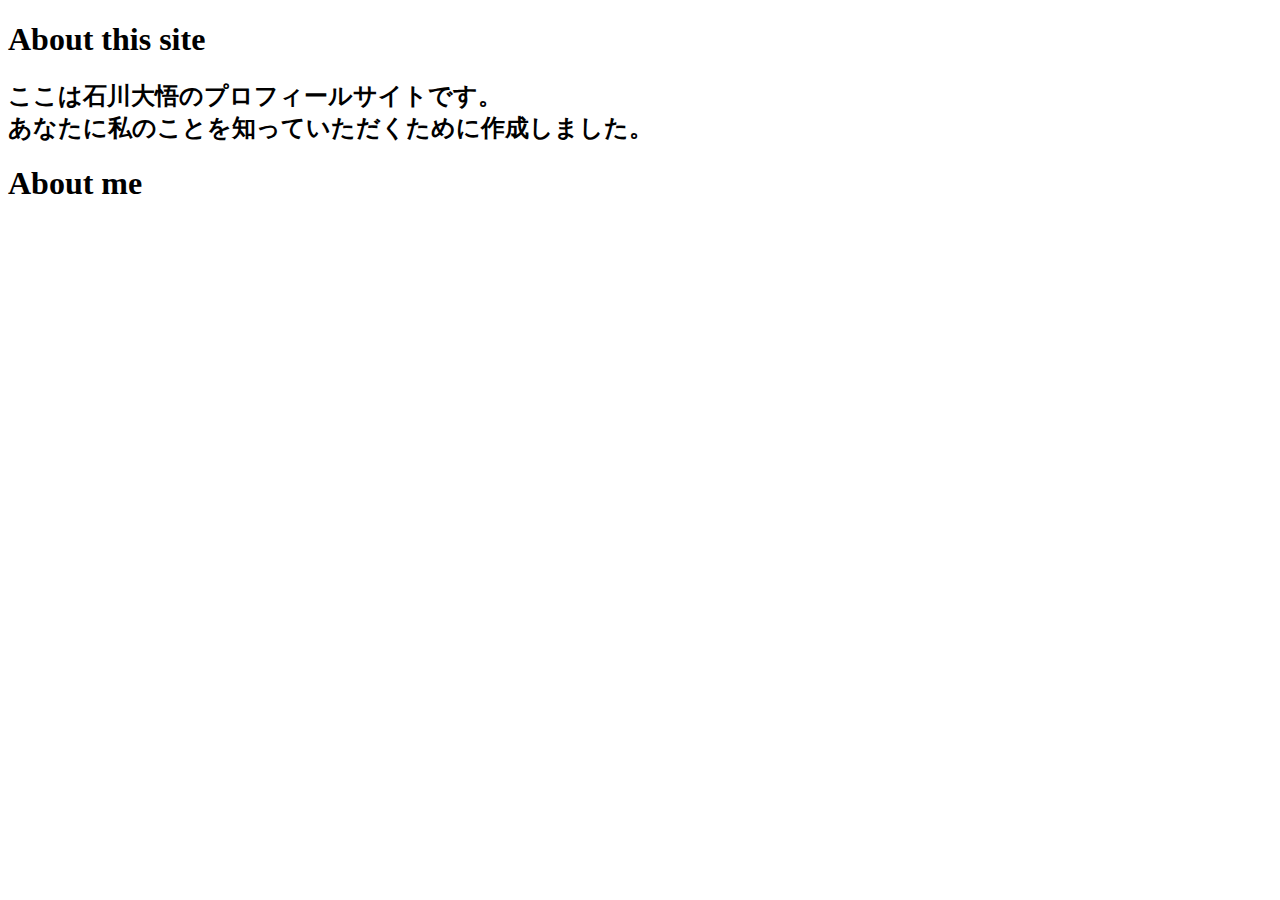
==== index.html @ c2b0cd6b "add some files." ====
<!DOCTYPE html>
<html lang="ja">

  <head>
    <meta charset="utf-8">
    <meta name=”viewport” content=”width=device-width,initial-scale=1″>
    <title>石川大悟のプロフィール</title>
    <meta name="description" content="daigo's portforio">
    <link rel="preconnect" href="https://fonts.googleapis.com">
    <link rel="preconnect" href="https://fonts.gstatic.com" crossorigin>
    <link href="https://fonts.googleapis.com/css2?family=Noto+Sans+JP:wght@100..900&display=swap" rel="stylesheet">

  </head>

  <body>



    <section class="section">
	    <h1 class="section-headline">About this site</h1>
	      <h2 class=about-chaption>
		  ここは石川大悟のプロフィールサイトです。<br/>
		  あなたに私のことを知っていただくために作成しました。
	     </h2>
    </section>

    <section class="section section2">
	    <h1 class="section-headline">About me</h1>
	      


  </body>
</html>
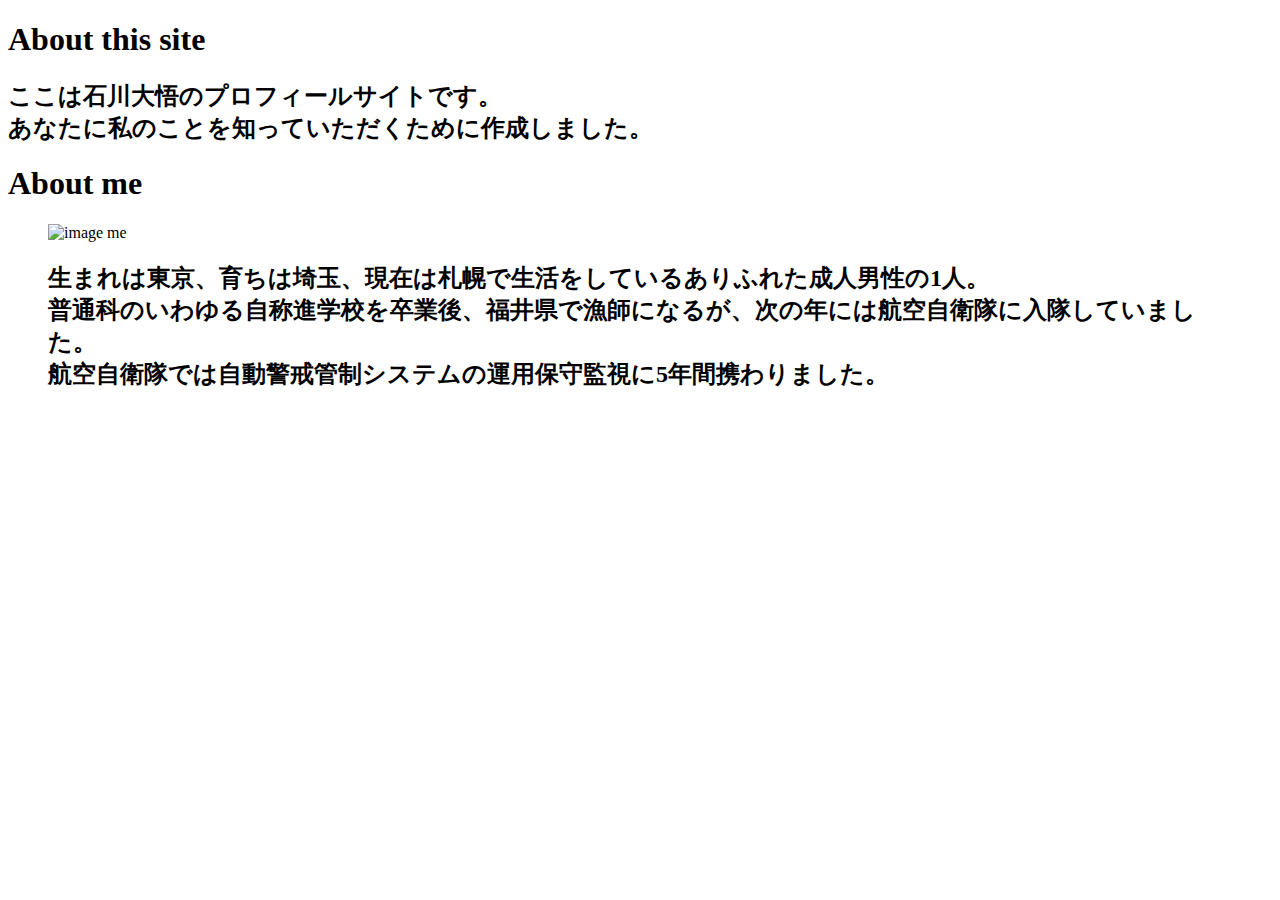
==== commit 900a166a: "a little" ====
--- a/index.html
+++ b/index.html
@@ -18,7 +18,7 @@
 
     <section class="section">
 	    <h1 class="section-headline">About this site</h1>
-	      <h2 class=about-chaption>
+	      <h2 class="about-chaption">
 		  ここは石川大悟のプロフィールサイトです。<br/>
 		  あなたに私のことを知っていただくために作成しました。
 	     </h2>
@@ -26,7 +26,19 @@
 
     <section class="section section2">
 	    <h1 class="section-headline">About me</h1>
-	      
+              <figure class="about me">
+		<img class="image me" src="profile-site/img/Icon.jpg" alt="image me">
+		  <figcaption class="figcaption"> 
+	            <h2 class="about-chaption">
+		      生まれは東京、育ちは埼玉、現在は札幌で生活をしているありふれた成人男性の1人。<br/>
+		      普通科のいわゆる自称進学校を卒業後、福井県で漁師になるが、次の年には航空自衛隊に入隊していました。<br/>
+		      航空自衛隊では自動警戒管制システムの運用保守監視に5年間携わりました。
+		    </h2>
+	       	  </figcaption>
+                </img>
+ 	      </figure>
+    </section>
+
 
 
   </body>
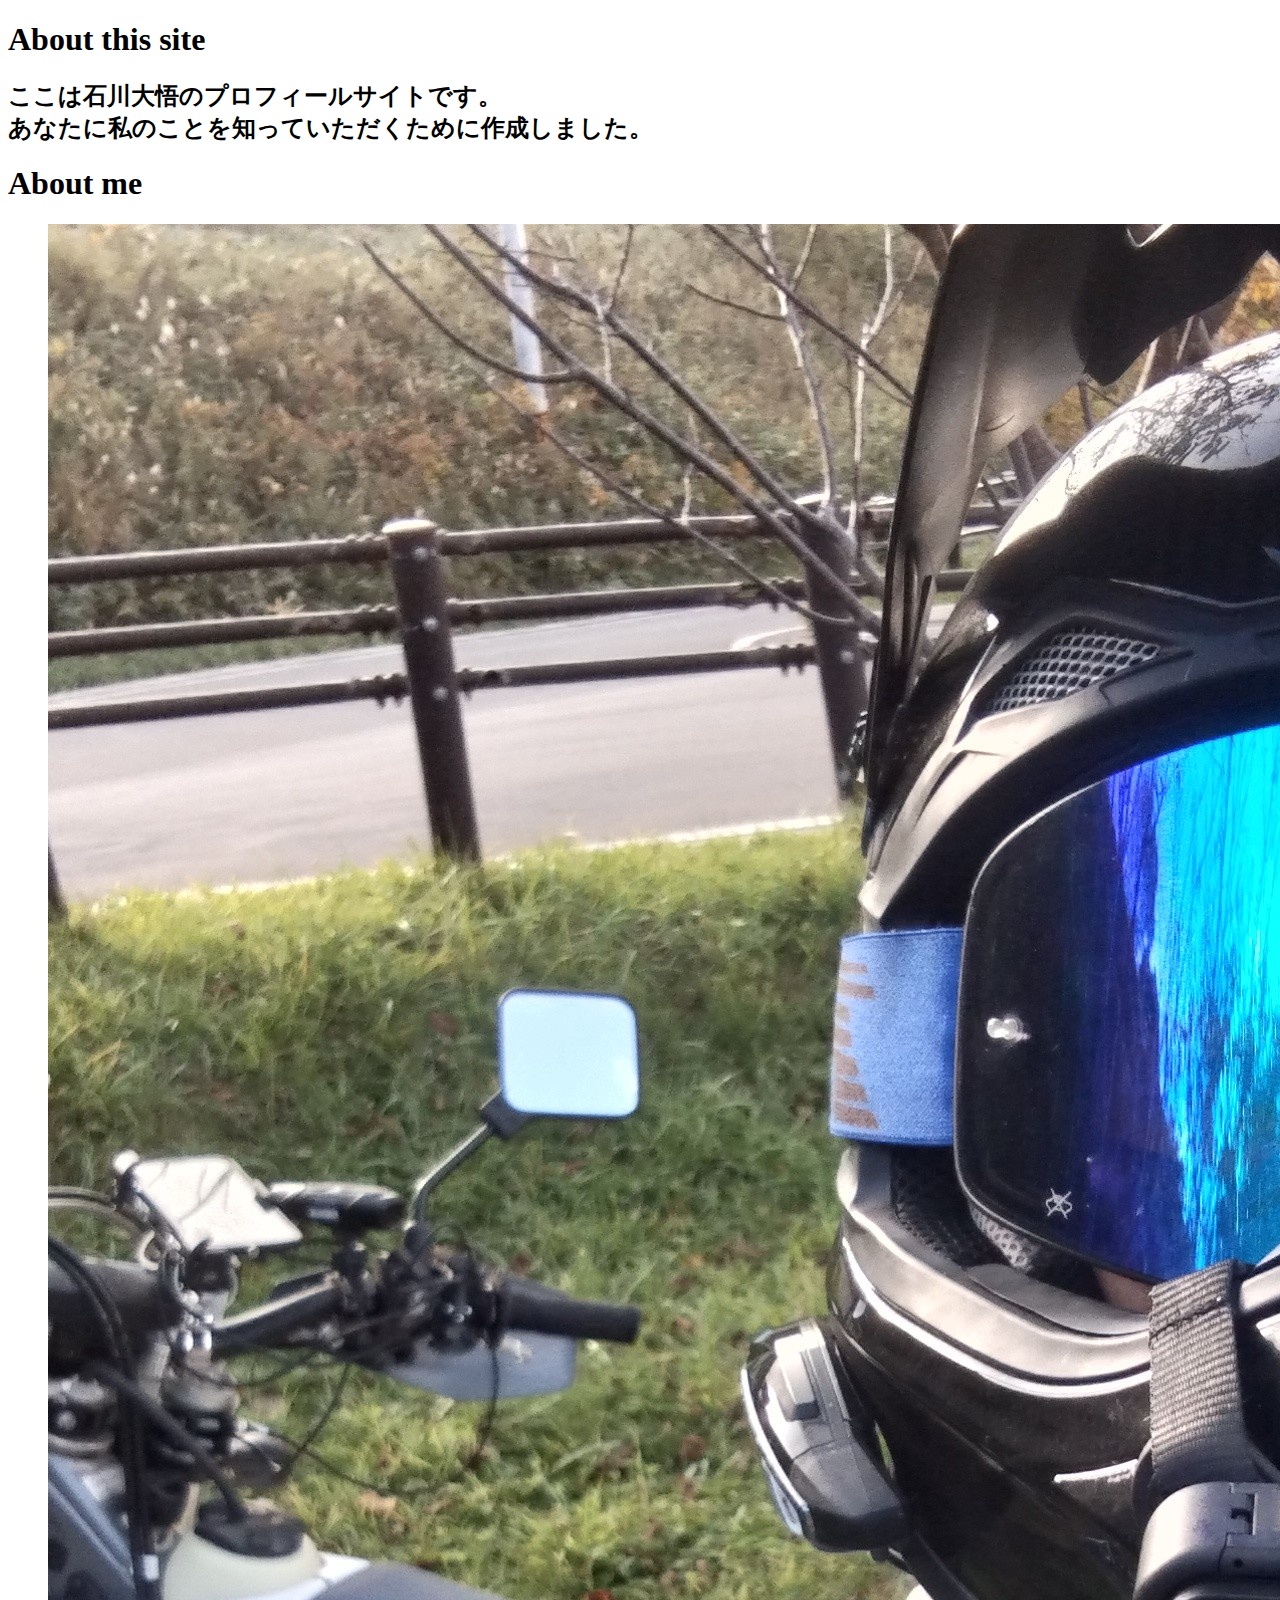
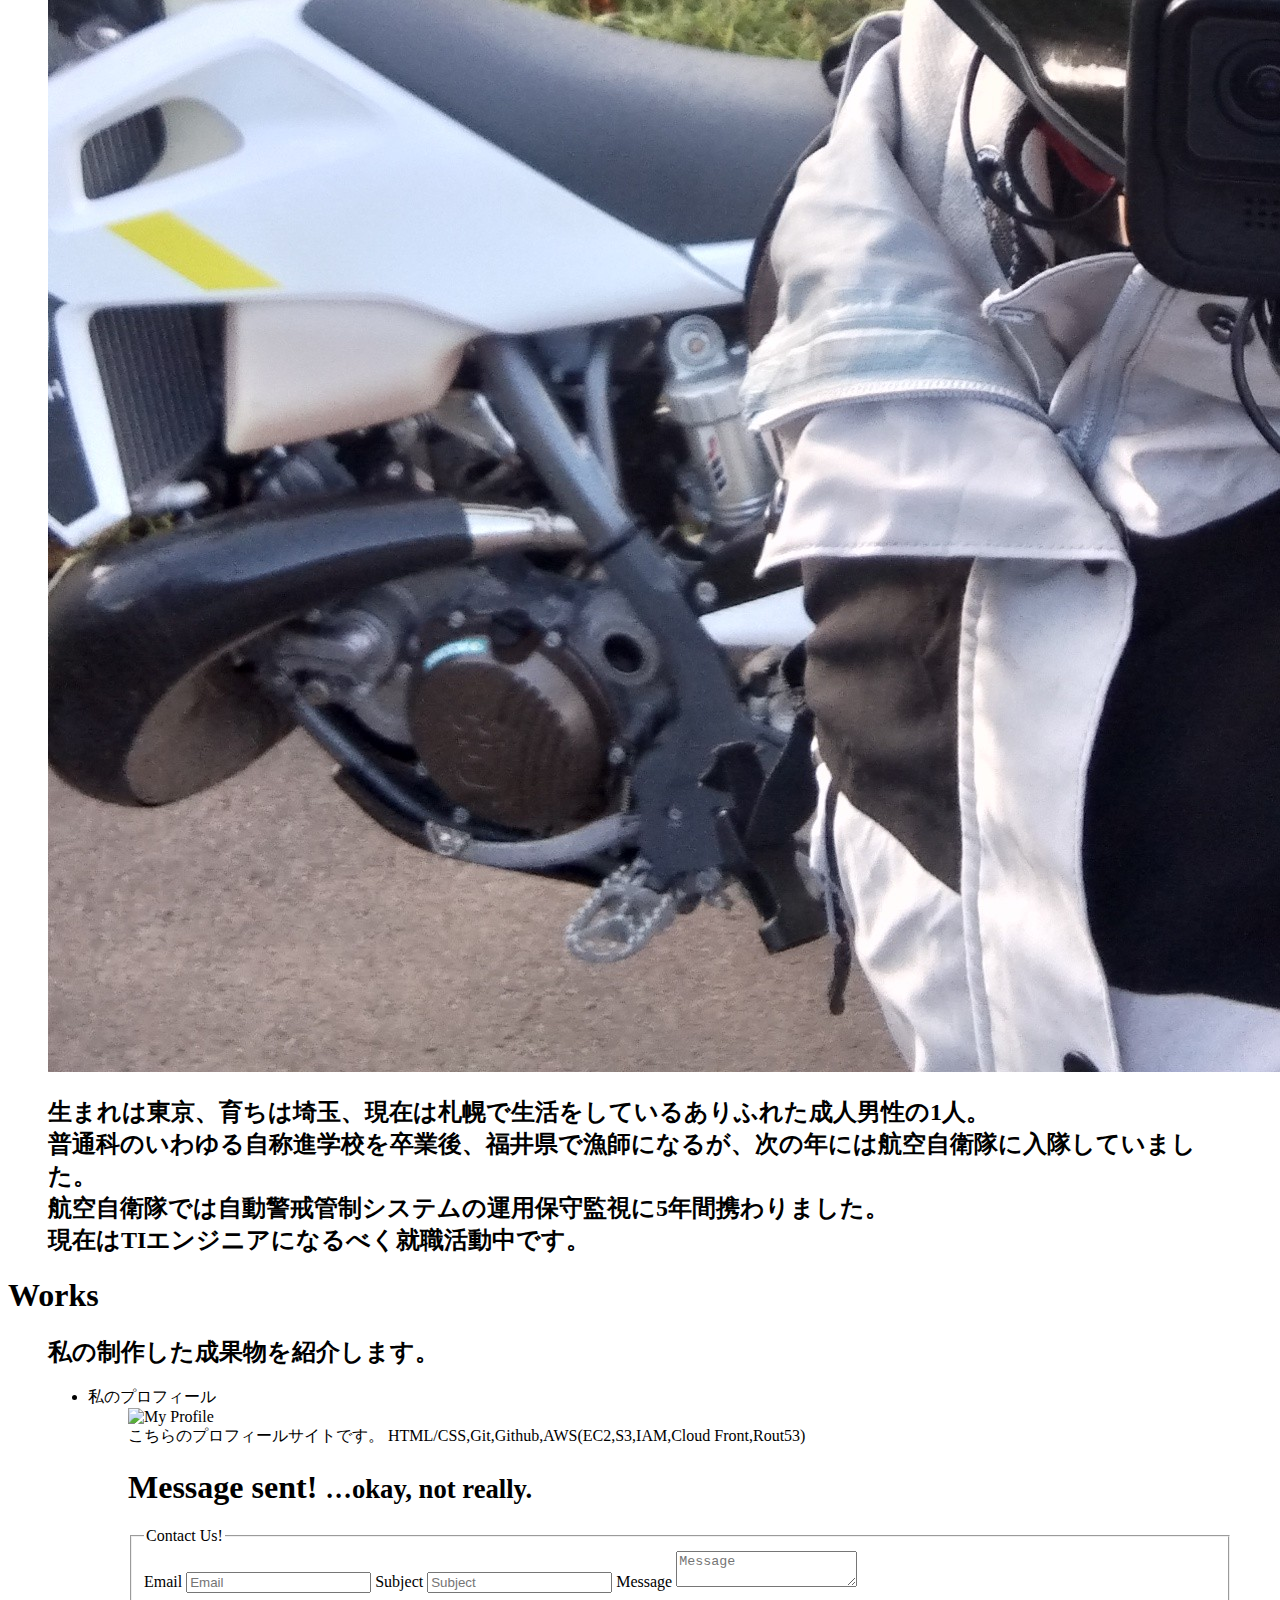
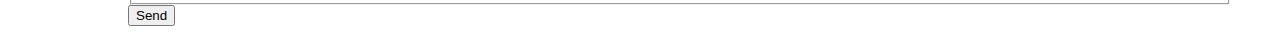
==== commit 74720d11: "READMEとインデックスファイルの更新をしました。" ====
--- a/index.html
+++ b/index.html
@@ -9,6 +9,7 @@
     <link rel="preconnect" href="https://fonts.googleapis.com">
     <link rel="preconnect" href="https://fonts.gstatic.com" crossorigin>
     <link href="https://fonts.googleapis.com/css2?family=Noto+Sans+JP:wght@100..900&display=swap" rel="stylesheet">
+    <link rel="stylesheet" href="https://cdnjs.cloudflare.com/ajax/libs/font-awesome/6.5.2/css/all.min.css" integrity="sha512-SnH5WK+bZxgPHs44uWIX+LLJAJ9/2PkPKZ5QiAj6Ta86w+fsb2TkcmfRyVX3pBnMFcV7oQPJkl9QevSCWr3W6A==" crossorigin="anonymous" referrerpolicy="no-referrer" />
 
   </head>
 
@@ -27,19 +28,82 @@
     <section class="section section2">
 	    <h1 class="section-headline">About me</h1>
               <figure class="about me">
-		<img class="image me" src="profile-site/img/Icon.jpg" alt="image me">
+		<img class="image me" src="img/Icon.jpg" alt="image me">
 		  <figcaption class="figcaption"> 
 	            <h2 class="about-chaption">
 		      生まれは東京、育ちは埼玉、現在は札幌で生活をしているありふれた成人男性の1人。<br/>
 		      普通科のいわゆる自称進学校を卒業後、福井県で漁師になるが、次の年には航空自衛隊に入隊していました。<br/>
-		      航空自衛隊では自動警戒管制システムの運用保守監視に5年間携わりました。
+		      航空自衛隊では自動警戒管制システムの運用保守監視に5年間携わりました。<br/>
+		      現在はTIエンジニアになるべく就職活動中です。
 		    </h2>
-	       	  </figcaption>
+		    <dl class="sns link">
+		      <a href="https://github.com/nankinjo">
+		        <i class="fa-brands fa-github"></i>
+		      </a>
+		    </dl>
+                  </figcaption>
                 </img>
  	      </figure>
     </section>
 
+    <section class="section">
+	    <h1 class="section-headline">Works</h1>
+	      <figure class="works">
+		<h2 class="about-chaption">
+                  私の制作した成果物を紹介します。
+		</h2>
+                <ul>
+                  <li>
+		    <dl>
+		      <dt class="chaption-title">
+			      私のプロフィール
+		      </dt>
+		        <dd>
+	                  <img src="#" alt="My Profile">
+			</dd>
+			<dd class="about-chaption">
+				こちらのプロフィールサイトです。
+				HTML/CSS,Git,Github,AWS(EC2,S3,IAM,Cloud Front,Rout53)
+				
+			  
 
+
+    <div class='container'>
+  <div class='sent' ng-class="{ 'hidden': !submit }">
+    <h1>
+      Message sent!
+      <small>&hellip;okay, not really.</small>
+    </h1>
+  </div>
+  <form name='contactForm' ng-class="{ 'hidden': submit }">
+    <fieldset>
+      <legend>Contact Us!</legend>
+      <label for='email' ng-class="{'required':contactForm.email.$error.required,'invalid':contactForm.email.$error.email,'ok':contactForm.email.$valid}">
+        <span class='no-placeholder'>
+          Email
+        </span>
+        <input id='email' name='email' ng-model='email' placeholder='Email' required type='email'>
+      </label>
+      <label for='subject' ng-class="{'required':contactForm.subject.$error.required,'ok':contactForm.subject.$valid}">
+        <span class='no-placeholder'>
+          Subject
+        </span>
+        <input id='subject' name='subject' ng-model='subject' placeholder='Subject' required type='text'>
+      </label>
+      <label for='message' ng-class="{'required':contactForm.message.$error.required,'ok':contactForm.message.$valid}">
+        <span class='no-placeholder'>
+          Message
+        </span>
+        <textarea name='message' ng-model='message' placeholder='Message' required></textarea>
+      </label>
+    </fieldset>
+    <div class='form-controls'>
+      <button class='btn btn-send' ng-click='submit = ! submit' ng-disabled='contactForm.$invalid' type='submit'>
+        Send
+      </button>
+    </div>
+  </form>
+</div> 
 
   </body>
 </html>
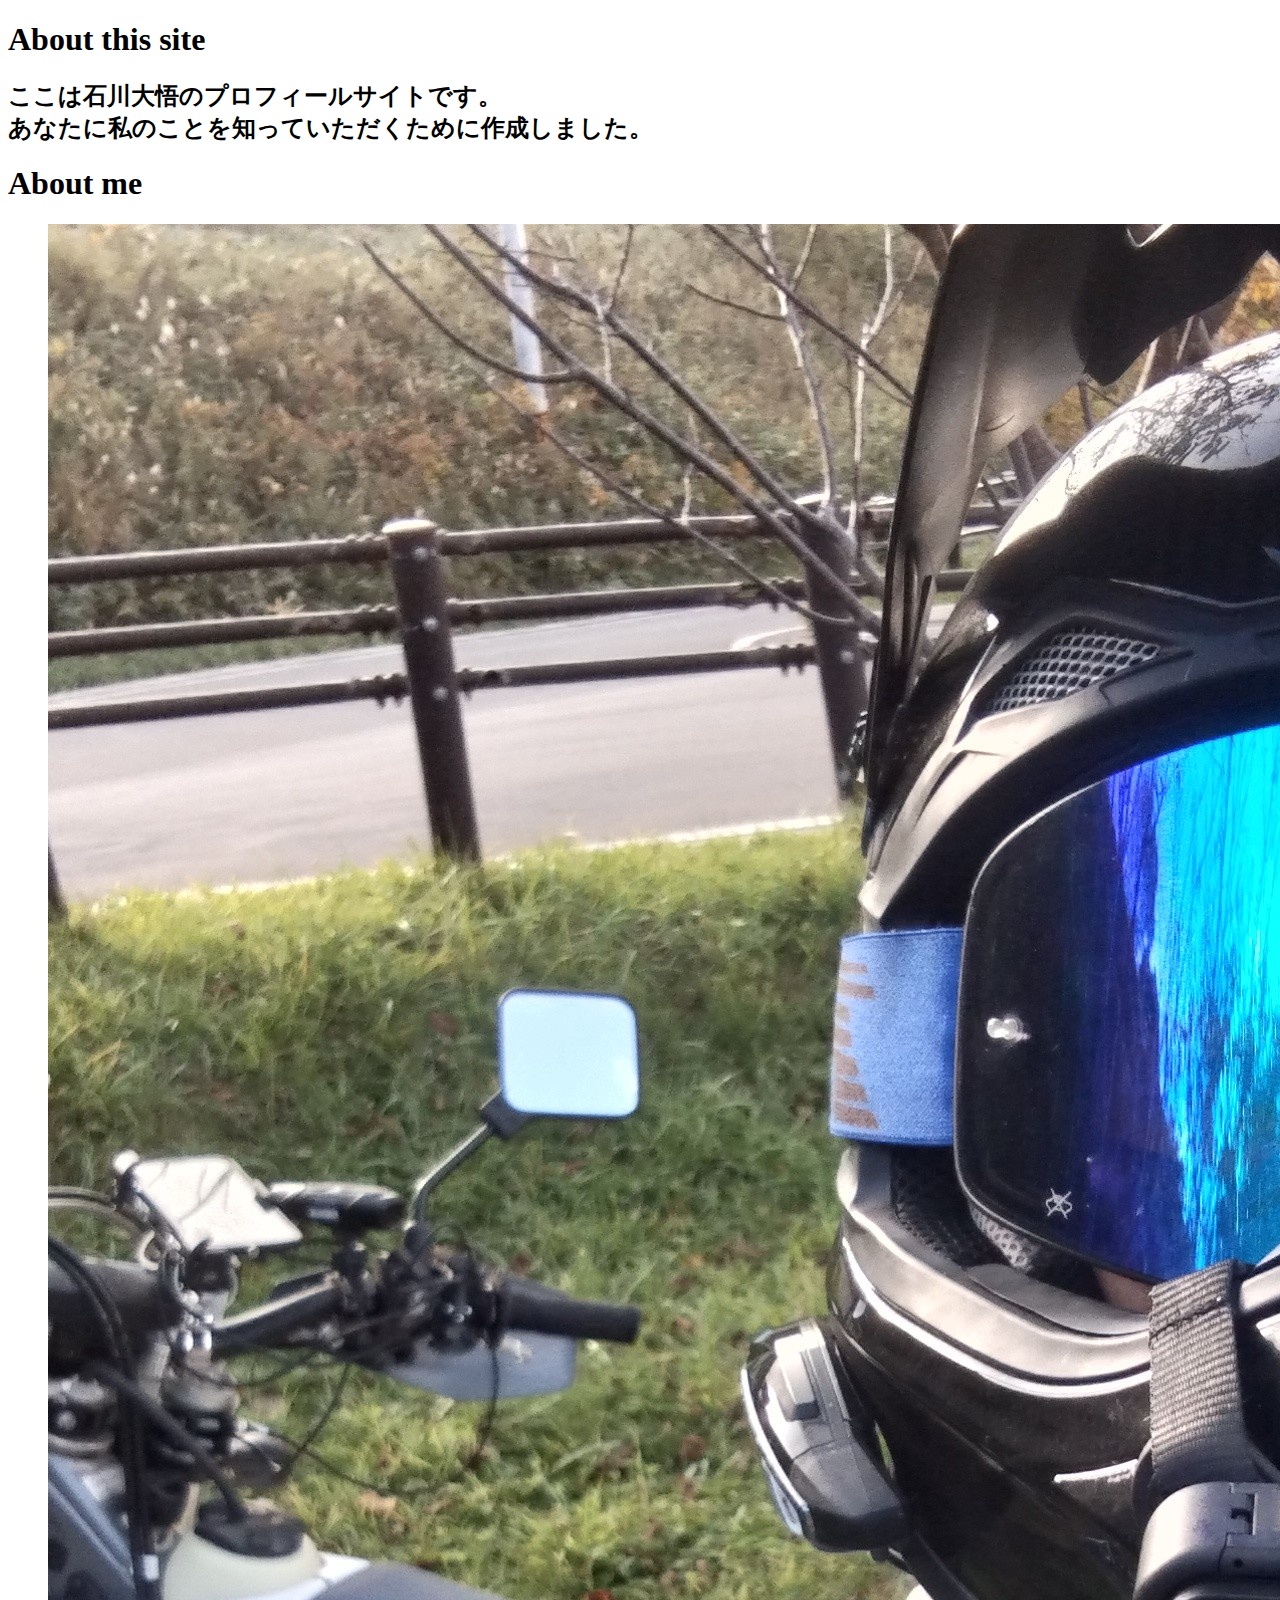
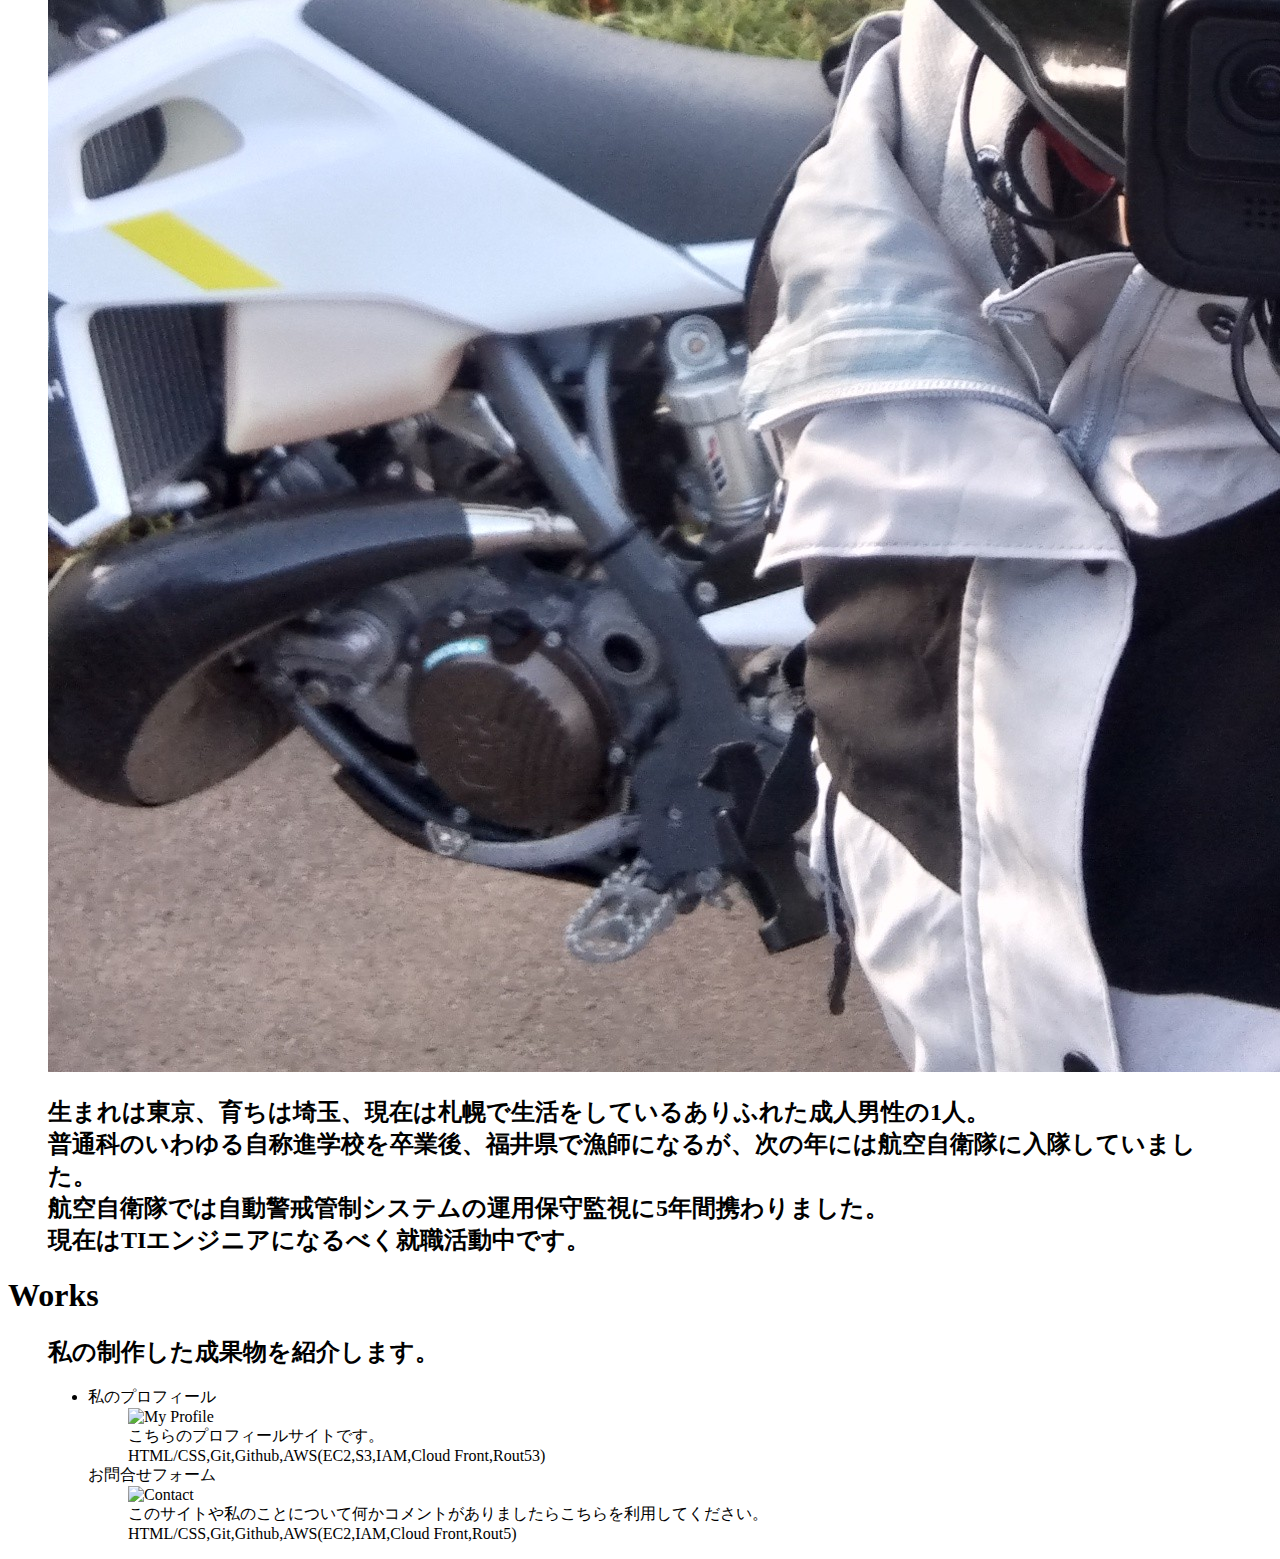
==== commit fd541c3d: "Worksにプロフィールサイトと問い合わせフォームの紹介を追加しました。" ====
--- a/index.html
+++ b/index.html
@@ -58,52 +58,25 @@
 		      <dt class="chaption-title">
 			      私のプロフィール
 		      </dt>
-		        <dd>
-	                  <img src="#" alt="My Profile">
-			</dd>
-			<dd class="about-chaption">
-				こちらのプロフィールサイトです。
-				HTML/CSS,Git,Github,AWS(EC2,S3,IAM,Cloud Front,Rout53)
-				
-			  
+		      <dd>
+	                <img src="#" alt="My Profile">
+		      </dd>
+		      <dd class="about-chaption">
+			      こちらのプロフィールサイトです。</br>
+		              HTML/CSS,Git,Github,AWS(EC2,S3,IAM,Cloud Front,Rout53)
+		      </dd>
+		      <dt class="chaption-title">
+			      お問合せフォーム
+		　　　</dt>
+		      <dd>
+			<img src="#" alt="Contact">
+		      </dd>
+		      <dd class="about-chaption">
+			      このサイトや私のことについて何かコメントがありましたらこちらを利用してください。</br>
+			      HTML/CSS,Git,Github,AWS(EC2,IAM,Cloud Front,Rout5)
+		      </dd>
 
-
-    <div class='container'>
-  <div class='sent' ng-class="{ 'hidden': !submit }">
-    <h1>
-      Message sent!
-      <small>&hellip;okay, not really.</small>
-    </h1>
-  </div>
-  <form name='contactForm' ng-class="{ 'hidden': submit }">
-    <fieldset>
-      <legend>Contact Us!</legend>
-      <label for='email' ng-class="{'required':contactForm.email.$error.required,'invalid':contactForm.email.$error.email,'ok':contactForm.email.$valid}">
-        <span class='no-placeholder'>
-          Email
-        </span>
-        <input id='email' name='email' ng-model='email' placeholder='Email' required type='email'>
-      </label>
-      <label for='subject' ng-class="{'required':contactForm.subject.$error.required,'ok':contactForm.subject.$valid}">
-        <span class='no-placeholder'>
-          Subject
-        </span>
-        <input id='subject' name='subject' ng-model='subject' placeholder='Subject' required type='text'>
-      </label>
-      <label for='message' ng-class="{'required':contactForm.message.$error.required,'ok':contactForm.message.$valid}">
-        <span class='no-placeholder'>
-          Message
-        </span>
-        <textarea name='message' ng-model='message' placeholder='Message' required></textarea>
-      </label>
-    </fieldset>
-    <div class='form-controls'>
-      <button class='btn btn-send' ng-click='submit = ! submit' ng-disabled='contactForm.$invalid' type='submit'>
-        Send
-      </button>
-    </div>
-  </form>
-</div> 
+ 
 
   </body>
 </html>
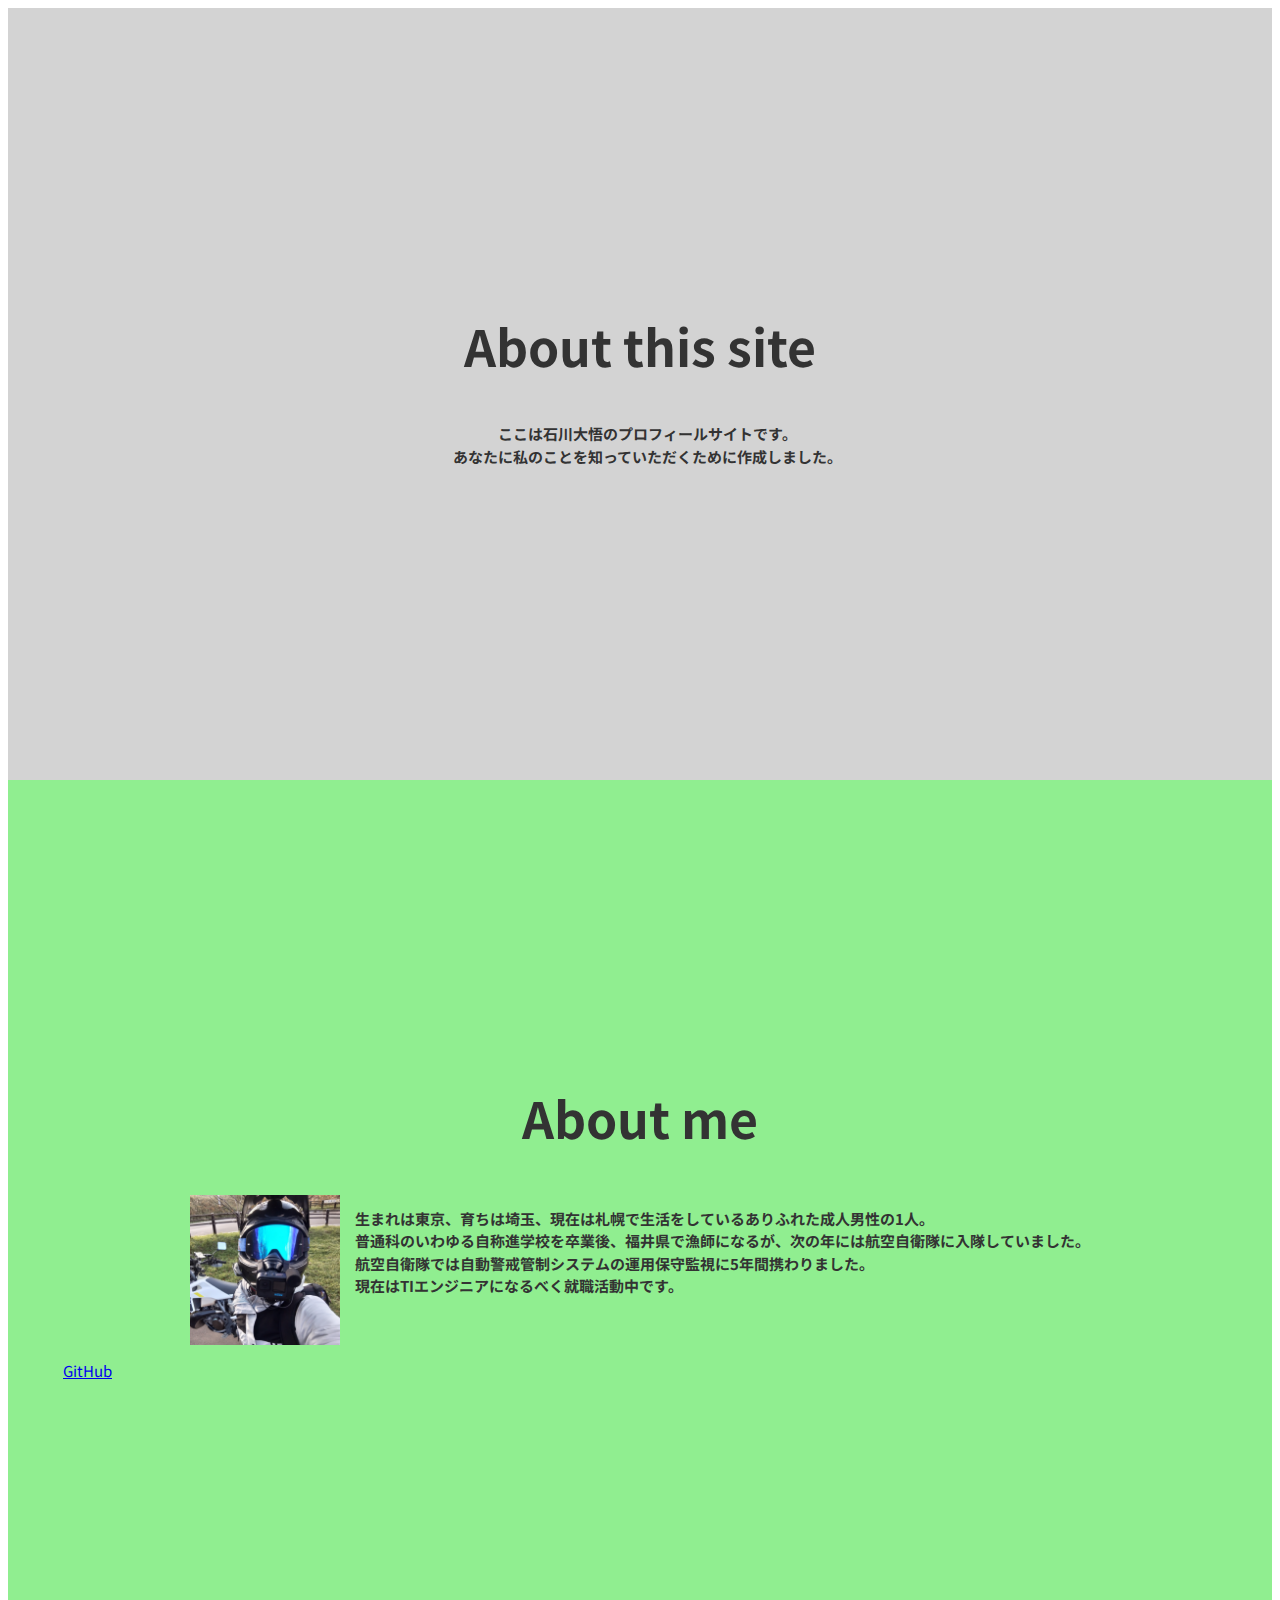
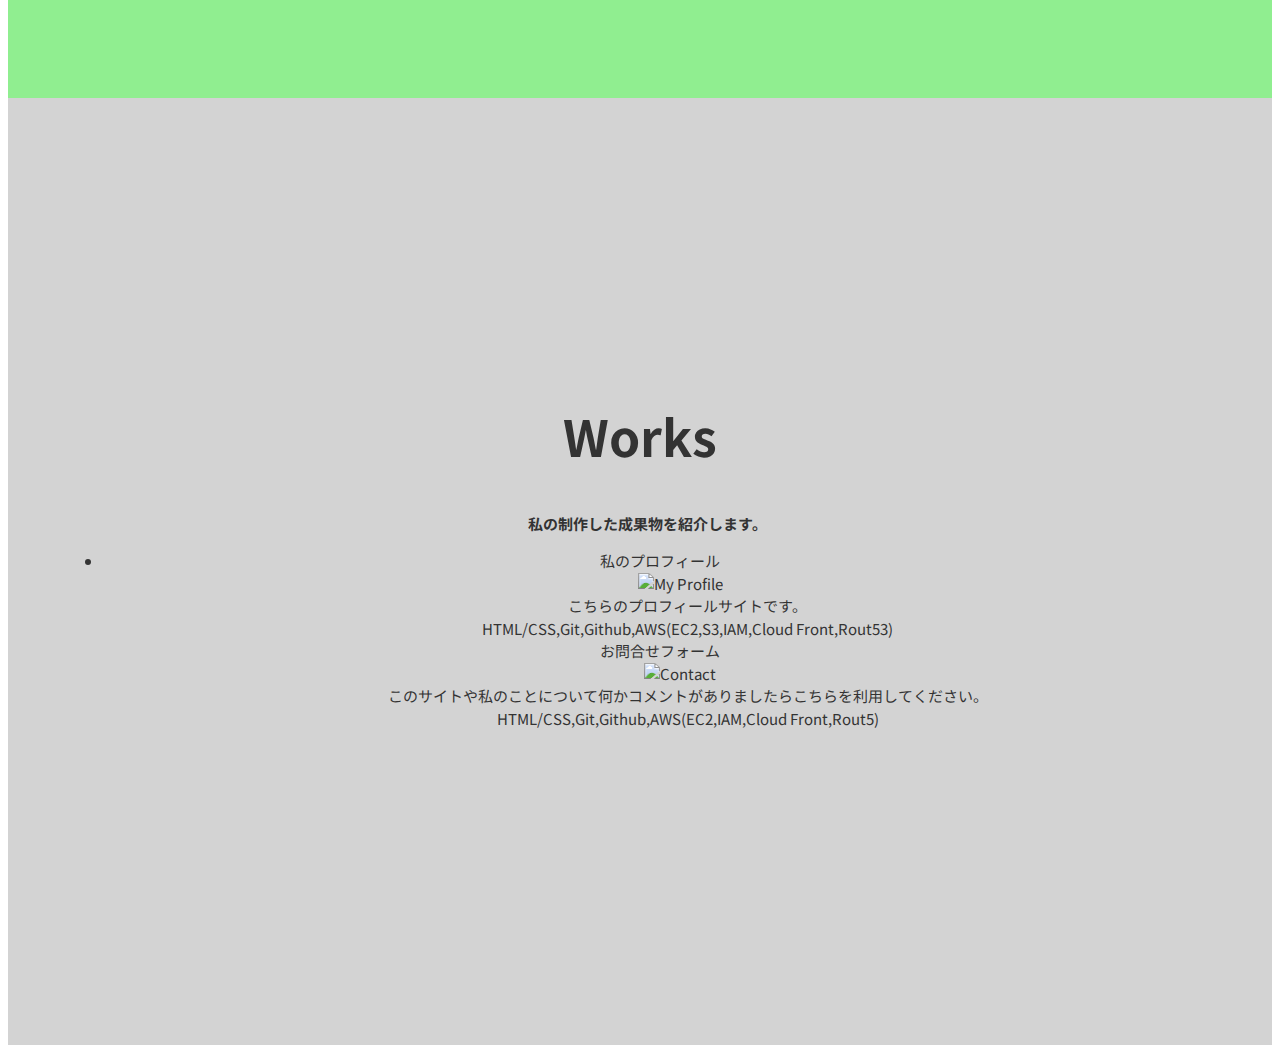
==== commit f7139e2a: "チャプターごとに見やすくしたつもり。 QuiitaとGitHubのアイコンデータの追加" ====
--- a/index.html
+++ b/index.html
@@ -10,6 +10,8 @@
     <link rel="preconnect" href="https://fonts.gstatic.com" crossorigin>
     <link href="https://fonts.googleapis.com/css2?family=Noto+Sans+JP:wght@100..900&display=swap" rel="stylesheet">
     <link rel="stylesheet" href="https://cdnjs.cloudflare.com/ajax/libs/font-awesome/6.5.2/css/all.min.css" integrity="sha512-SnH5WK+bZxgPHs44uWIX+LLJAJ9/2PkPKZ5QiAj6Ta86w+fsb2TkcmfRyVX3pBnMFcV7oQPJkl9QevSCWr3W6A==" crossorigin="anonymous" referrerpolicy="no-referrer" />
+    <link rel="stylesheet" href="css/sanityze.css">
+    <link rel="stylesheet" href="css/style.css">
 
   </head>
 
@@ -25,25 +27,24 @@
 	     </h2>
     </section>
 
-    <section class="section section2">
+    <section class="section section-2">
 	    <h1 class="section-headline">About me</h1>
               <figure class="about me">
 		<img class="image me" src="img/Icon.jpg" alt="image me">
-		  <figcaption class="figcaption"> 
 	            <h2 class="about-chaption">
 		      生まれは東京、育ちは埼玉、現在は札幌で生活をしているありふれた成人男性の1人。<br/>
 		      普通科のいわゆる自称進学校を卒業後、福井県で漁師になるが、次の年には航空自衛隊に入隊していました。<br/>
 		      航空自衛隊では自動警戒管制システムの運用保守監視に5年間携わりました。<br/>
 		      現在はTIエンジニアになるべく就職活動中です。
 		    </h2>
-		    <dl class="sns link">
-		      <a href="https://github.com/nankinjo">
-		        <i class="fa-brands fa-github"></i>
-		      </a>
-		    </dl>
-                  </figcaption>
                 </img>
  	      </figure>
+              <dl class="sns link">
+		<a href="https://github.com/nankinjo">
+		  <i class="fa-brands fa-github"></i>
+                  <dd>GitHub</dd>
+	        </a>
+	      </dl>
     </section>
 
     <section class="section">
@@ -79,5 +80,4 @@
  
 
   </body>
-</html>
-
+</html>--- a/css/style.css
+++ b/css/style.css
@@ -0,0 +1,51 @@
+@charset "utf-8";
+
+/*ベーススタイル*/
+body {
+	font-family: "Noto Sans JP","Helvetica Neue", "Helvetica", "Hiragino Sans", "Hiragino Kaku Gothic ProN", "Arial", "Yu Gothic", "Meiryo", sans-serif;
+        font-size: 15px;
+	line-height: 1.5;
+	color: #333
+}
+
+
+
+/*セクション*/
+.section{
+        text-align: center;
+	padding: 300px 15px;
+        background-color: #D3D3D3;
+}
+.section.section-2{
+        text-align: left;
+        align-items: center;
+	background-color: #90EE90;
+}
+.about.me{
+        justify-content: center;
+        
+}
+.image.me{
+        width: 150px;
+        height: auto;
+        display: flex;
+}
+
+
+/*ヘッドライン*/
+.section-headline{
+	text-align: center;
+	font-size: 50px;
+	font-weight: bold;
+	margin: 0 0 40px;
+}
+
+/*サイト説明*/
+.about-chaption{
+	font-size: 15px;
+        padding-left: 15px;
+}
+.about.me{
+        margin: 0;
+        display: flex;
+}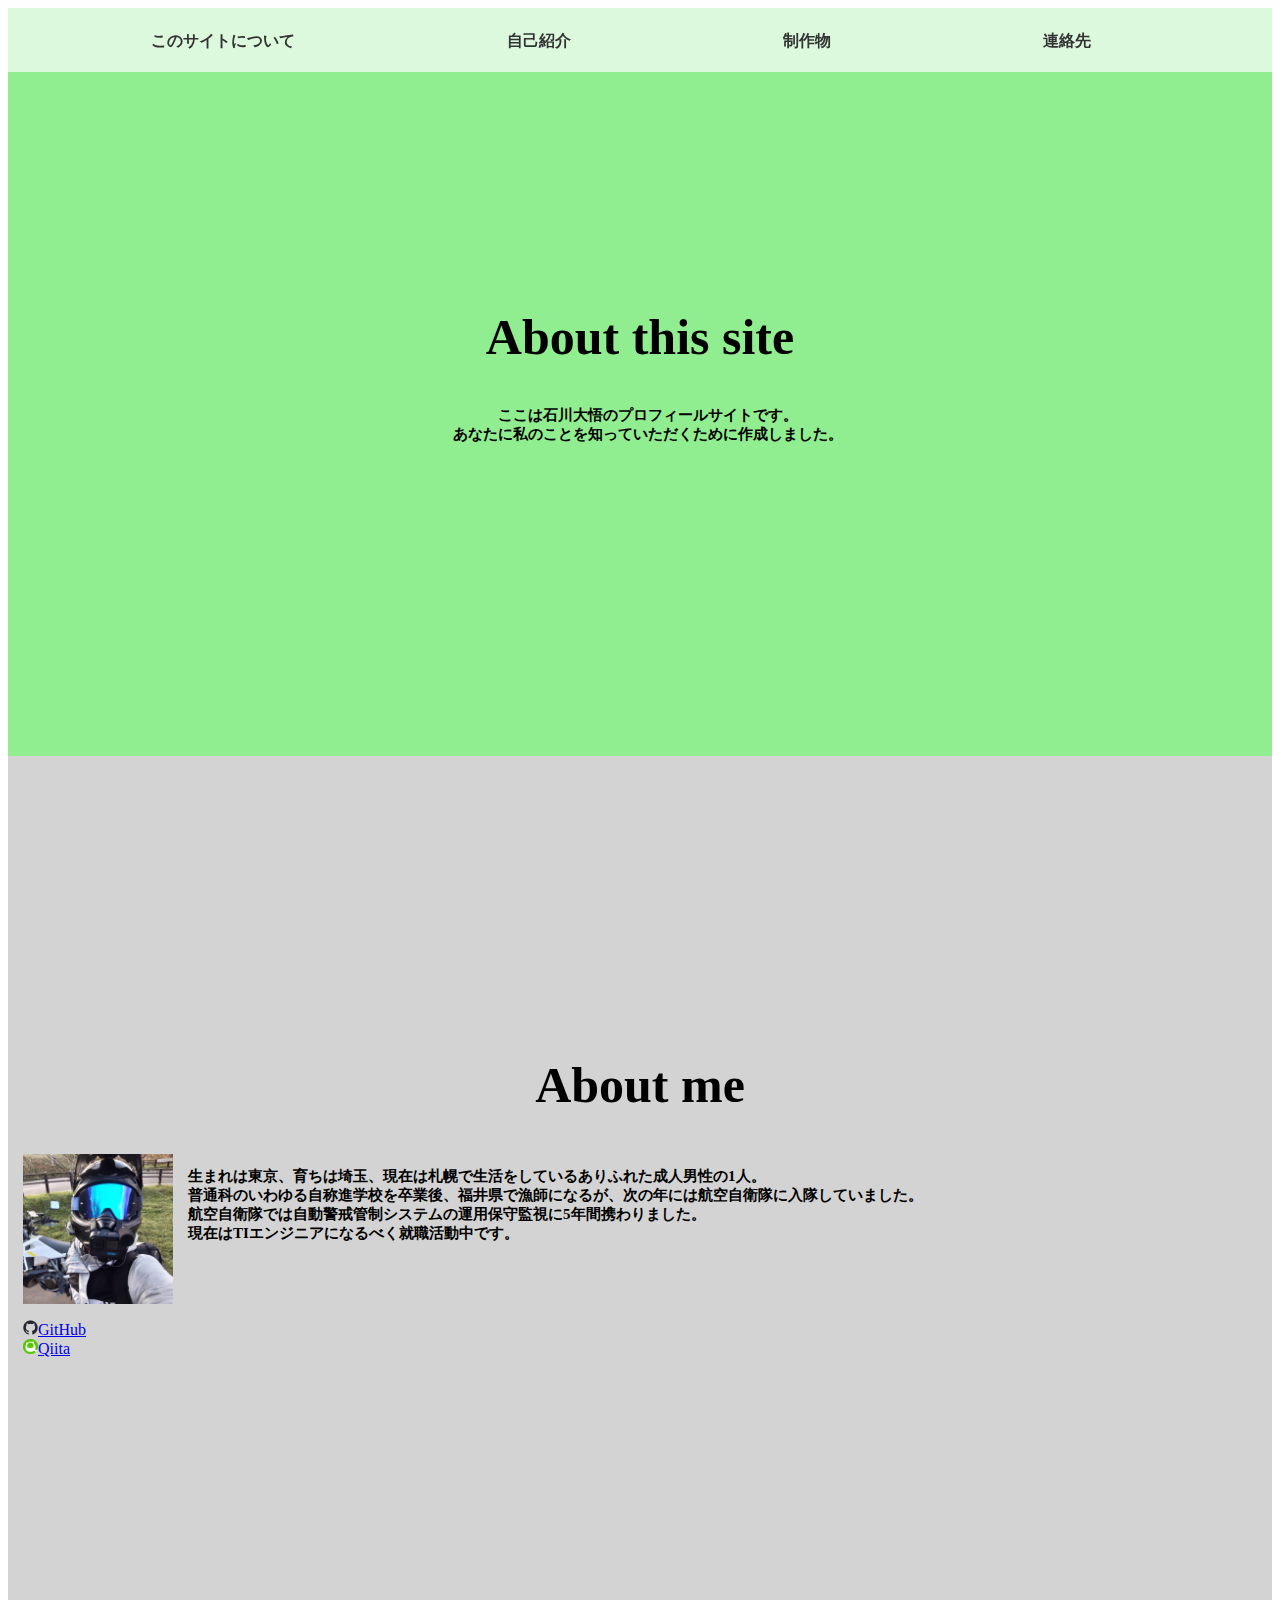
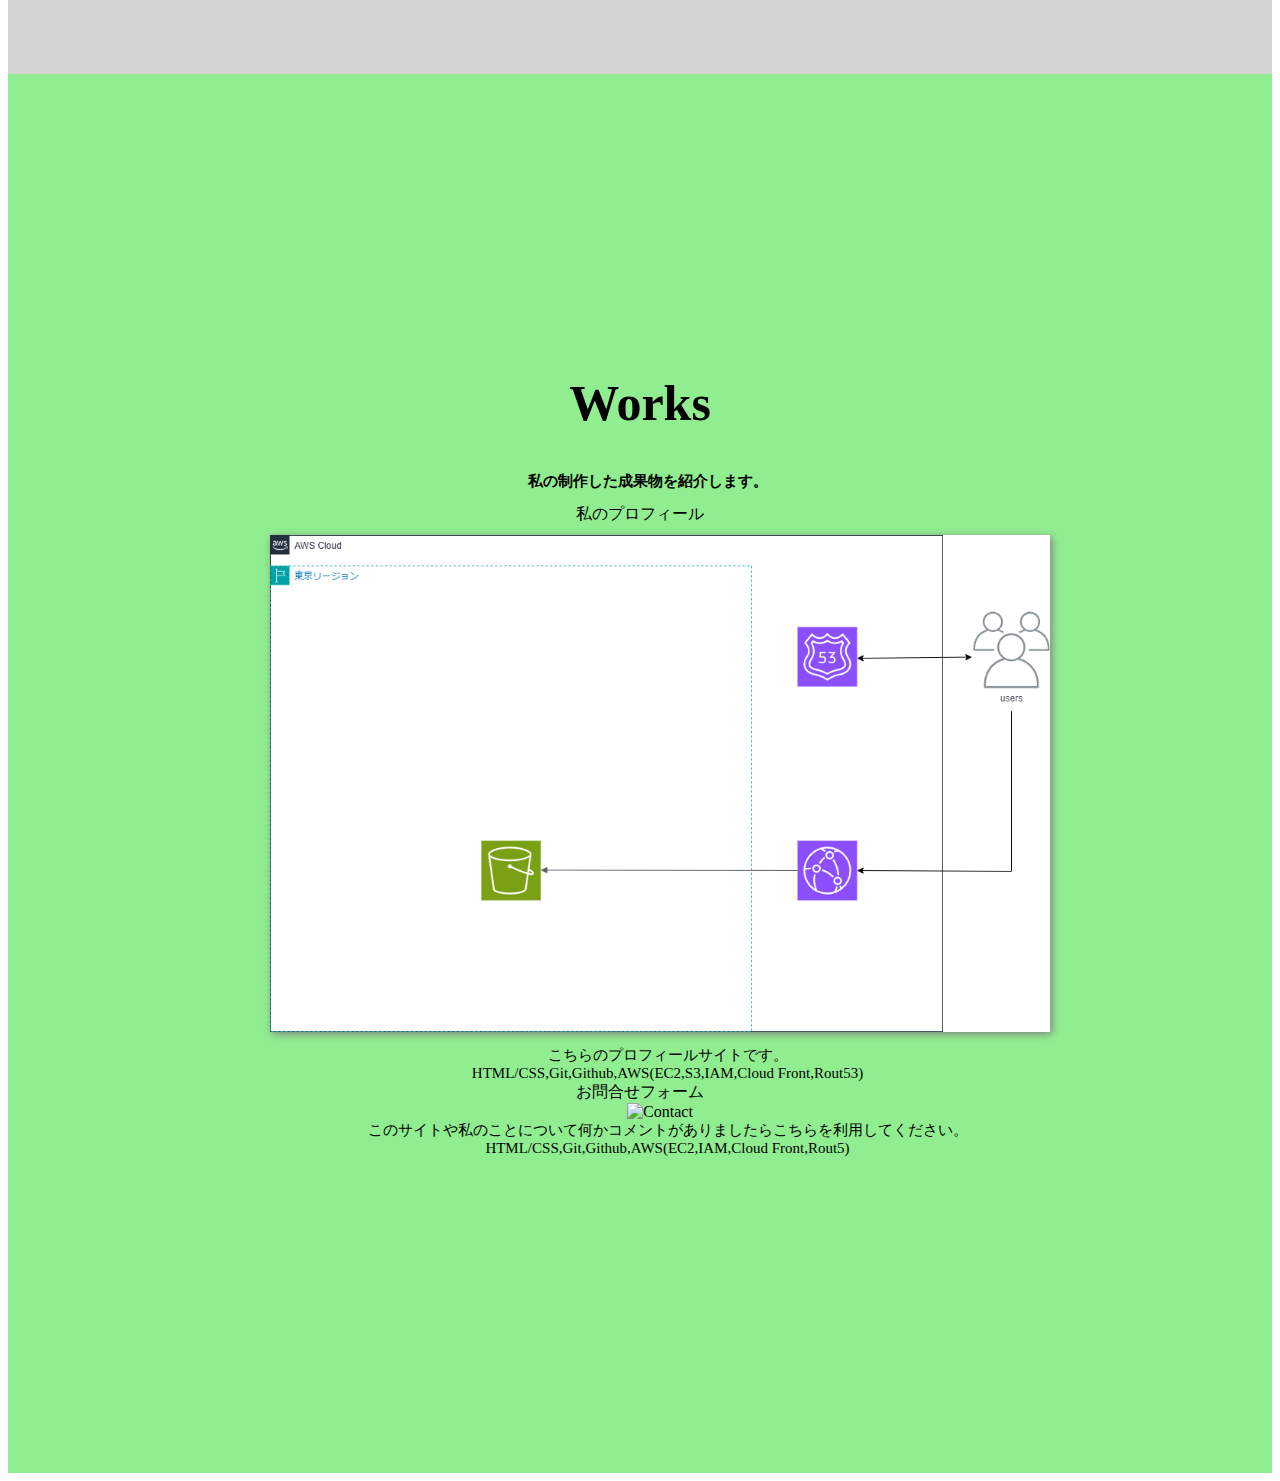
==== commit 89466cdf: "さっきは間違えて別のファイルをプッシュしました。 今回のが正しいです。" ====
--- a/index.html
+++ b/index.html
@@ -17,9 +17,29 @@
 
   <body>
 
+    <header class="header">
+      <h1>
+        <title>Daigo's profile</title>
+      </h1>
+      <nav class="header-nav">
+        <ul class="header-navlist">
+          <li class="header-navitem">
+            <a href="#About-this-site">このサイトについて</a>
+          </li>
+          <li class="header-navitem">
+            <a href="#About-me">自己紹介</a>
+          </li>
+          <li class="header-navitem">
+            <a href="#Works">制作物</a>
+          </li>
+          <li class="header-navitem">
+            <a href="#">連絡先</a>
+          </li>
+      </nav>
+    </header>
 
 
-    <section class="section">
+    <section id="About-this-site" class="section">
 	    <h1 class="section-headline">About this site</h1>
 	      <h2 class="about-chaption">
 		  ここは石川大悟のプロフィールサイトです。<br/>
@@ -27,7 +47,7 @@
 	     </h2>
     </section>
 
-    <section class="section section-2">
+    <section id="About-me" class="section section-2">
 	    <h1 class="section-headline">About me</h1>
               <figure class="about me">
 		<img class="image me" src="img/Icon.jpg" alt="image me">
@@ -40,27 +60,26 @@
                 </img>
  	      </figure>
               <dl class="sns link">
-		<a href="https://github.com/nankinjo">
-		  <i class="fa-brands fa-github"></i>
-                  <dd>GitHub</dd>
-	        </a>
+		<a href="https://github.com/nankinjo" target="_blank">
+                  <img class="sns icon" src="img/github.png" alt="octocat">GitHub</img>
+	        </a><br/>
+                <a href="https://qiita.com/nankinjo" target="_blank">
+                  <img class="sns icon" src="img/qiita.png" alt="octocat">Qiita</img>
+                </a>
 	      </dl>
     </section>
 
-    <section class="section">
+    <section id="Works" class="section">
 	    <h1 class="section-headline">Works</h1>
 	      <figure class="works">
 		<h2 class="about-chaption">
                   私の制作した成果物を紹介します。
 		</h2>
-                <ul>
-                  <li>
-		    <dl>
 		      <dt class="chaption-title">
 			      私のプロフィール
 		      </dt>
 		      <dd>
-	                <img src="#" alt="My Profile">
+	                <img class="worksdata" src="img/profilearch.png" alt="My Profile">
 		      </dd>
 		      <dd class="about-chaption">
 			      こちらのプロフィールサイトです。</br>
--- a/css/style.css
+++ b/css/style.css
@@ -1,4 +1,7 @@
 @charset "utf-8";
+
+@media screen and
+
 
 /*ベーススタイル*/
 body {
@@ -6,30 +9,69 @@
         font-size: 15px;
 	line-height: 1.5;
 	color: #333
+        caret-color: transparent;
 }
-
-
 
 /*セクション*/
 .section{
         text-align: center;
 	padding: 300px 15px;
-        background-color: #D3D3D3;
+        background-color: #90EE90;
 }
 .section.section-2{
         text-align: left;
         align-items: center;
-	background-color: #90EE90;
-}
-.about.me{
-        justify-content: center;
-        
+	background-color: #D3D3D3;
 }
 .image.me{
         width: 150px;
         height: auto;
         display: flex;
+        align-self: flex-start;
 }
+@media screen and (min-width: 768px){
+        .image. me{
+           max-width: 100%;
+           margin-bottom: 20px;
+           display: block;
+        }
+}
+
+/*ヘッダー*/
+.header{
+        width: 100%;
+        disp;ay: flex;
+        justify-content: center;
+        texit-align: center;
+        align-items: center;
+        padding: 0 15px;
+        position: fixed;
+        z-index: 10;
+        top: 0;
+        left: 0; 
+        background-color: rgba(254,254,254,0.7)
+}
+.header-navlist{
+        max-width:90vw;
+        margin: 0;
+        display: flex;
+        justify-content: space-around;
+        align-items: center;
+        list-style: none;
+}
+.header-navitem > a{
+        display: block;
+        padding: 10px 30px 20px 10px;
+        color: #333;
+        text-decoration: none;
+        font-weight: bold;
+        border-bottom: 2px solid tansparent;
+        transition: border-color 0.25s;
+}
+.header-navitem > a:hover{
+        border-bottom: 2px solid #333;
+}
+
 
 
 /*ヘッドライン*/
@@ -41,11 +83,26 @@
 }
 
 /*サイト説明*/
+.about.me{
+        margin: 0;
+        display: flex;
+}
 .about-chaption{
 	font-size: 15px;
         padding-left: 15px;
 }
-.about.me{
-        margin: 0;
-        display: flex;
-}+
+.sns.icon{
+        width: 15px;
+        height: auto;
+}
+.worksdata{
+        width: 70%;
+        height: auto;
+        margin: 10px;
+        box-shadow: 2px 2px 8px gray;
+        transition: transform .2s;
+}
+.worksdata:hover{
+        transform: scale(1.06);
+}
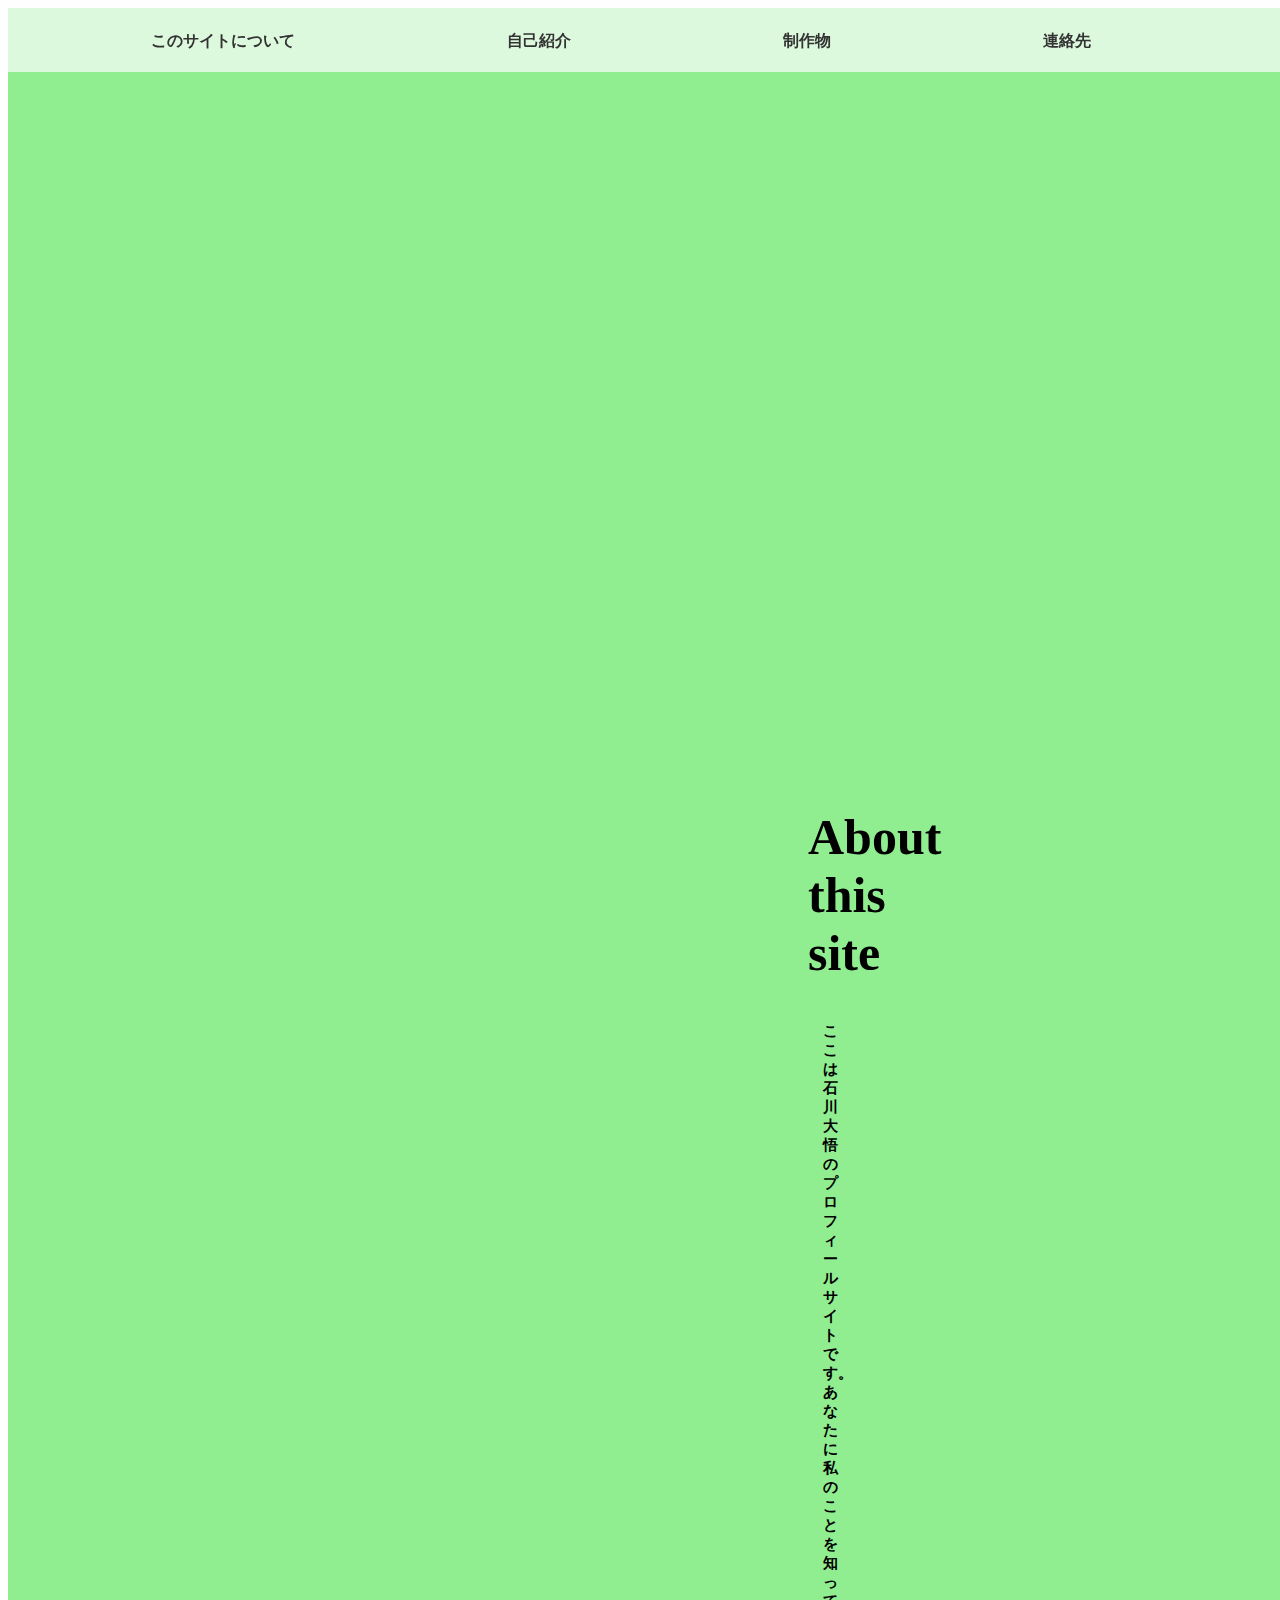
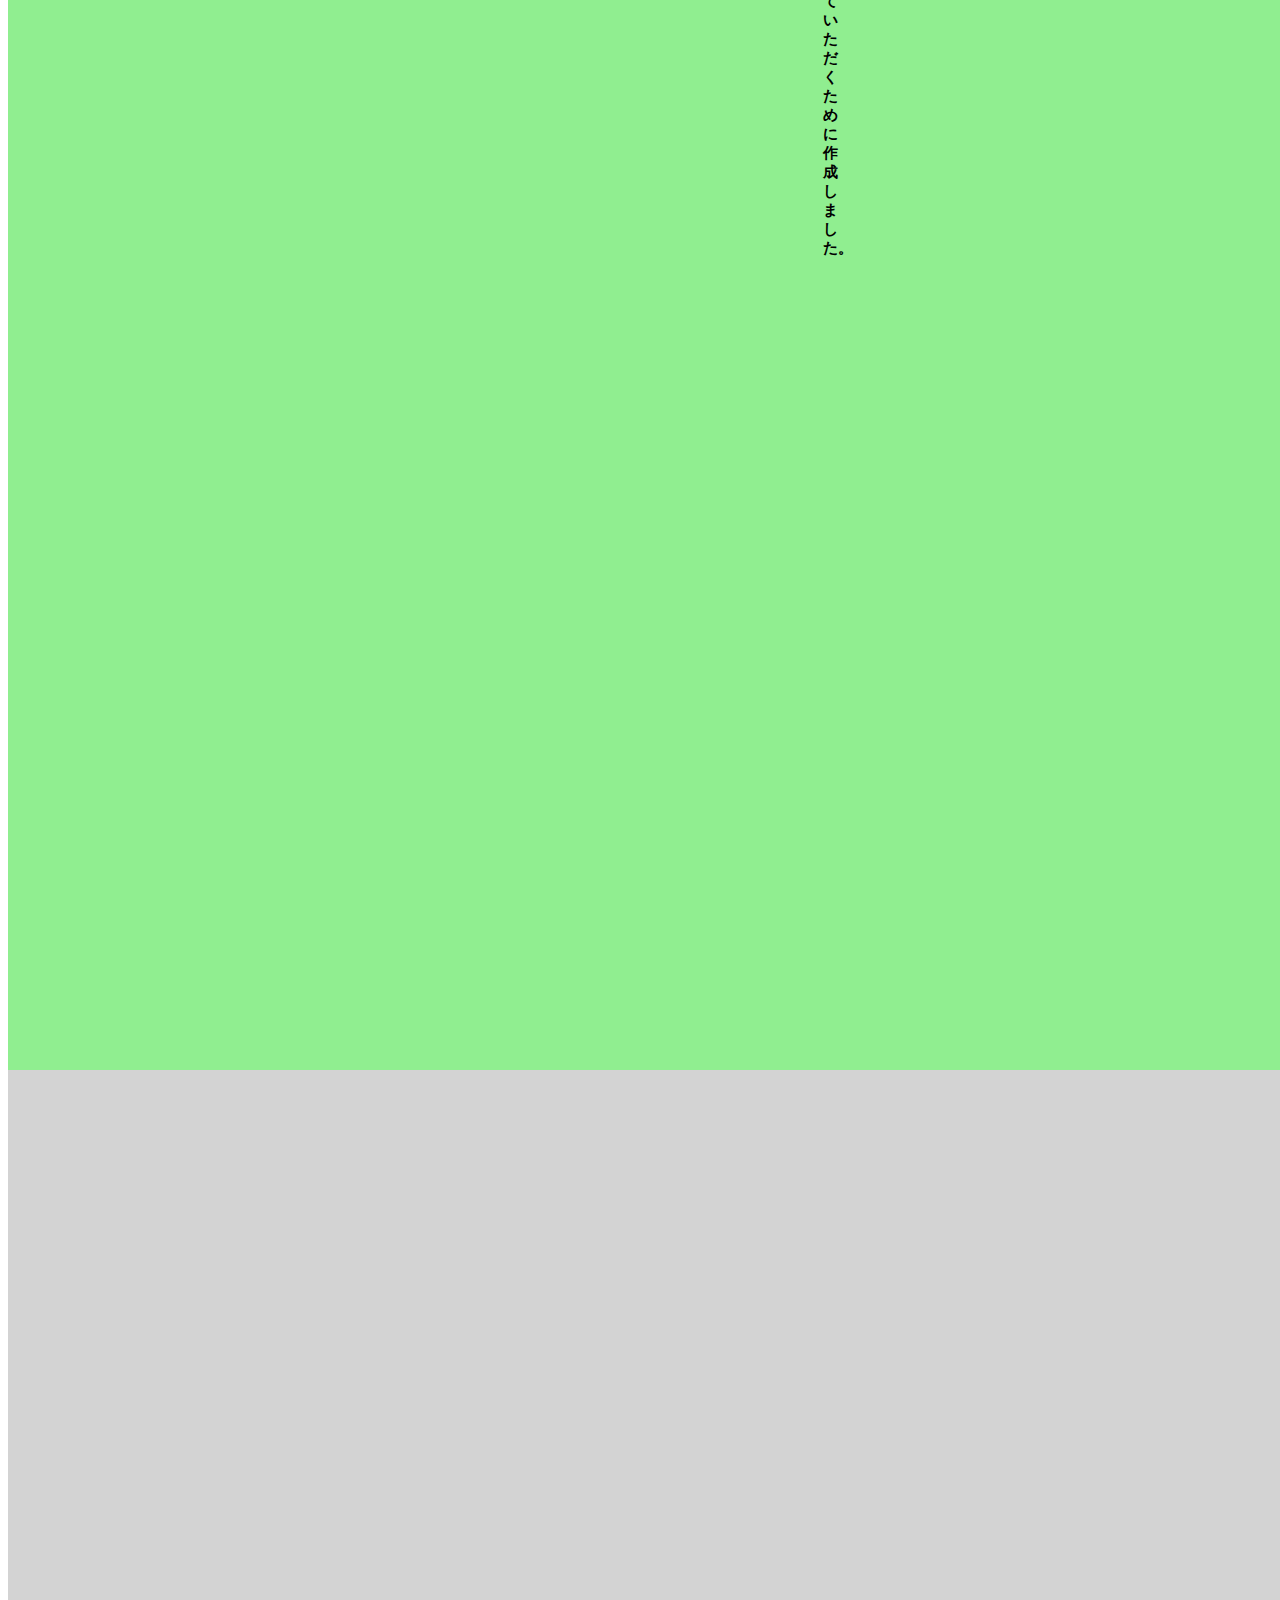
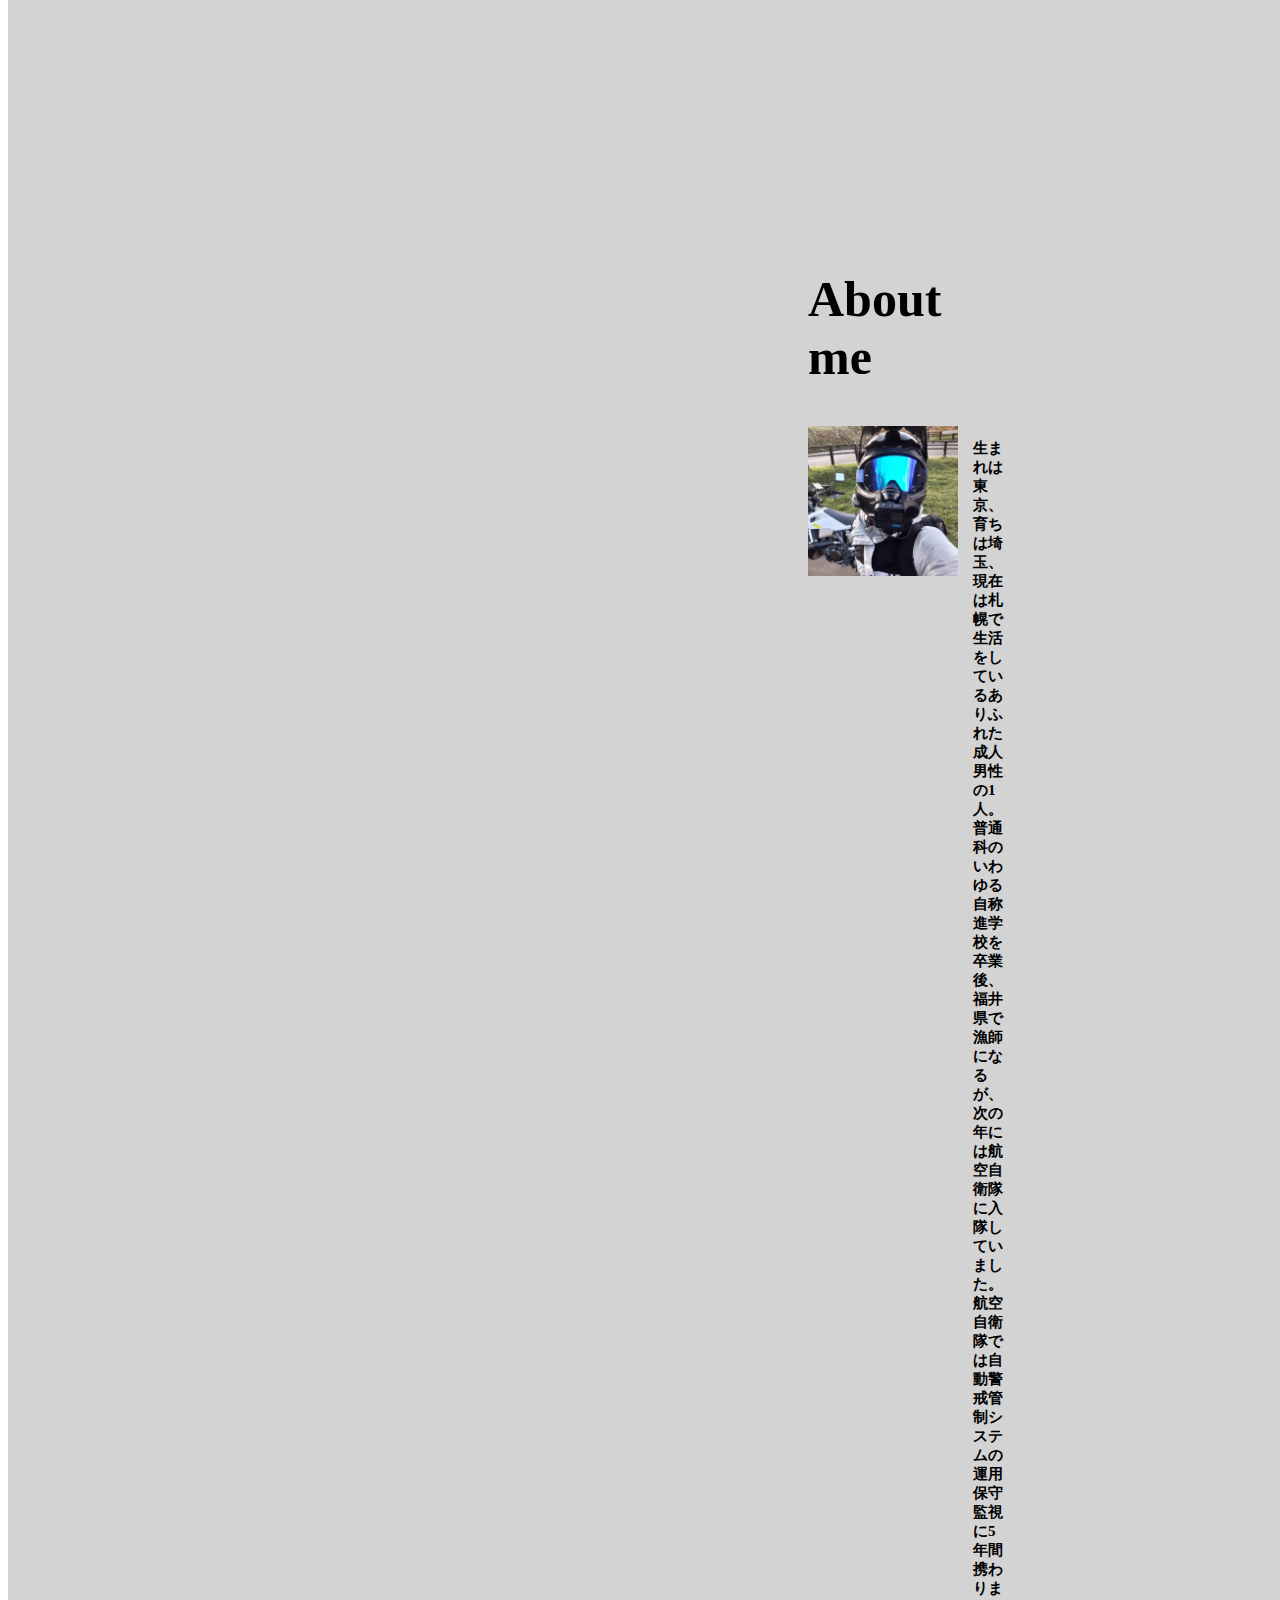
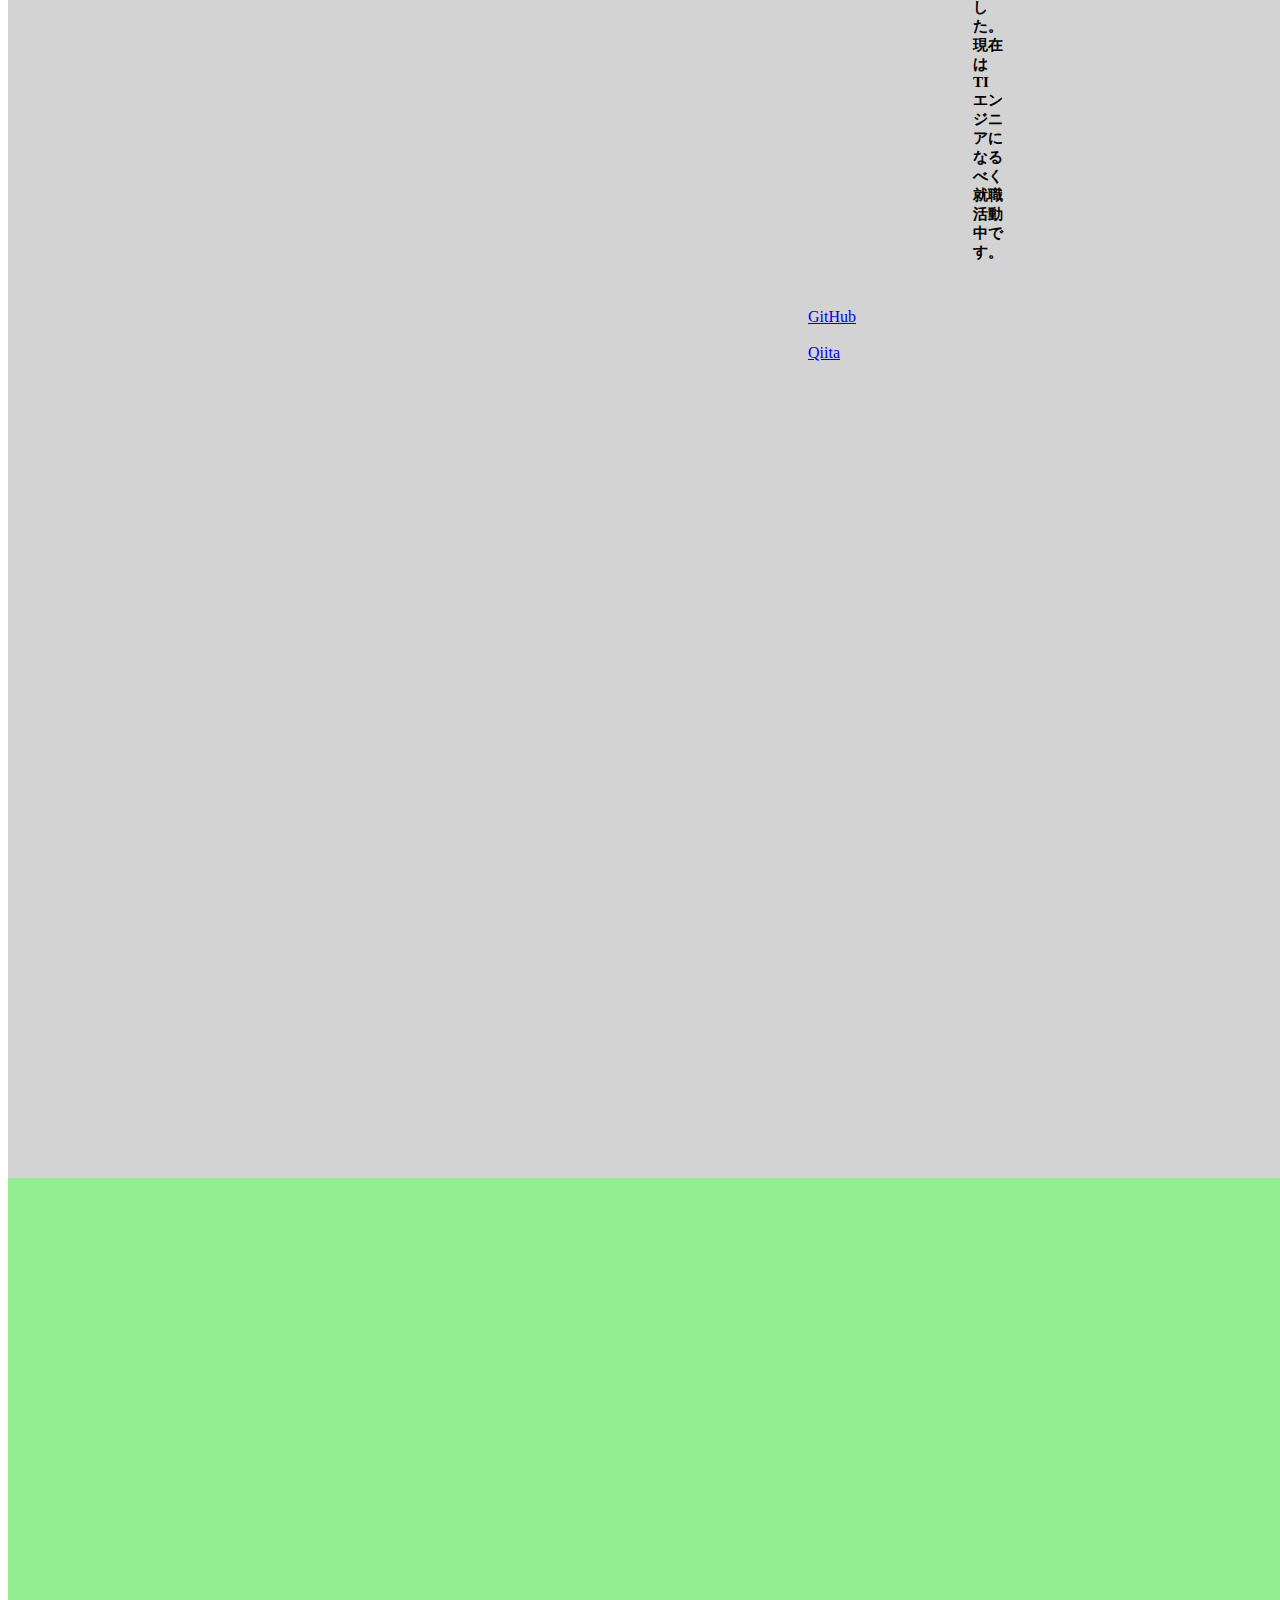
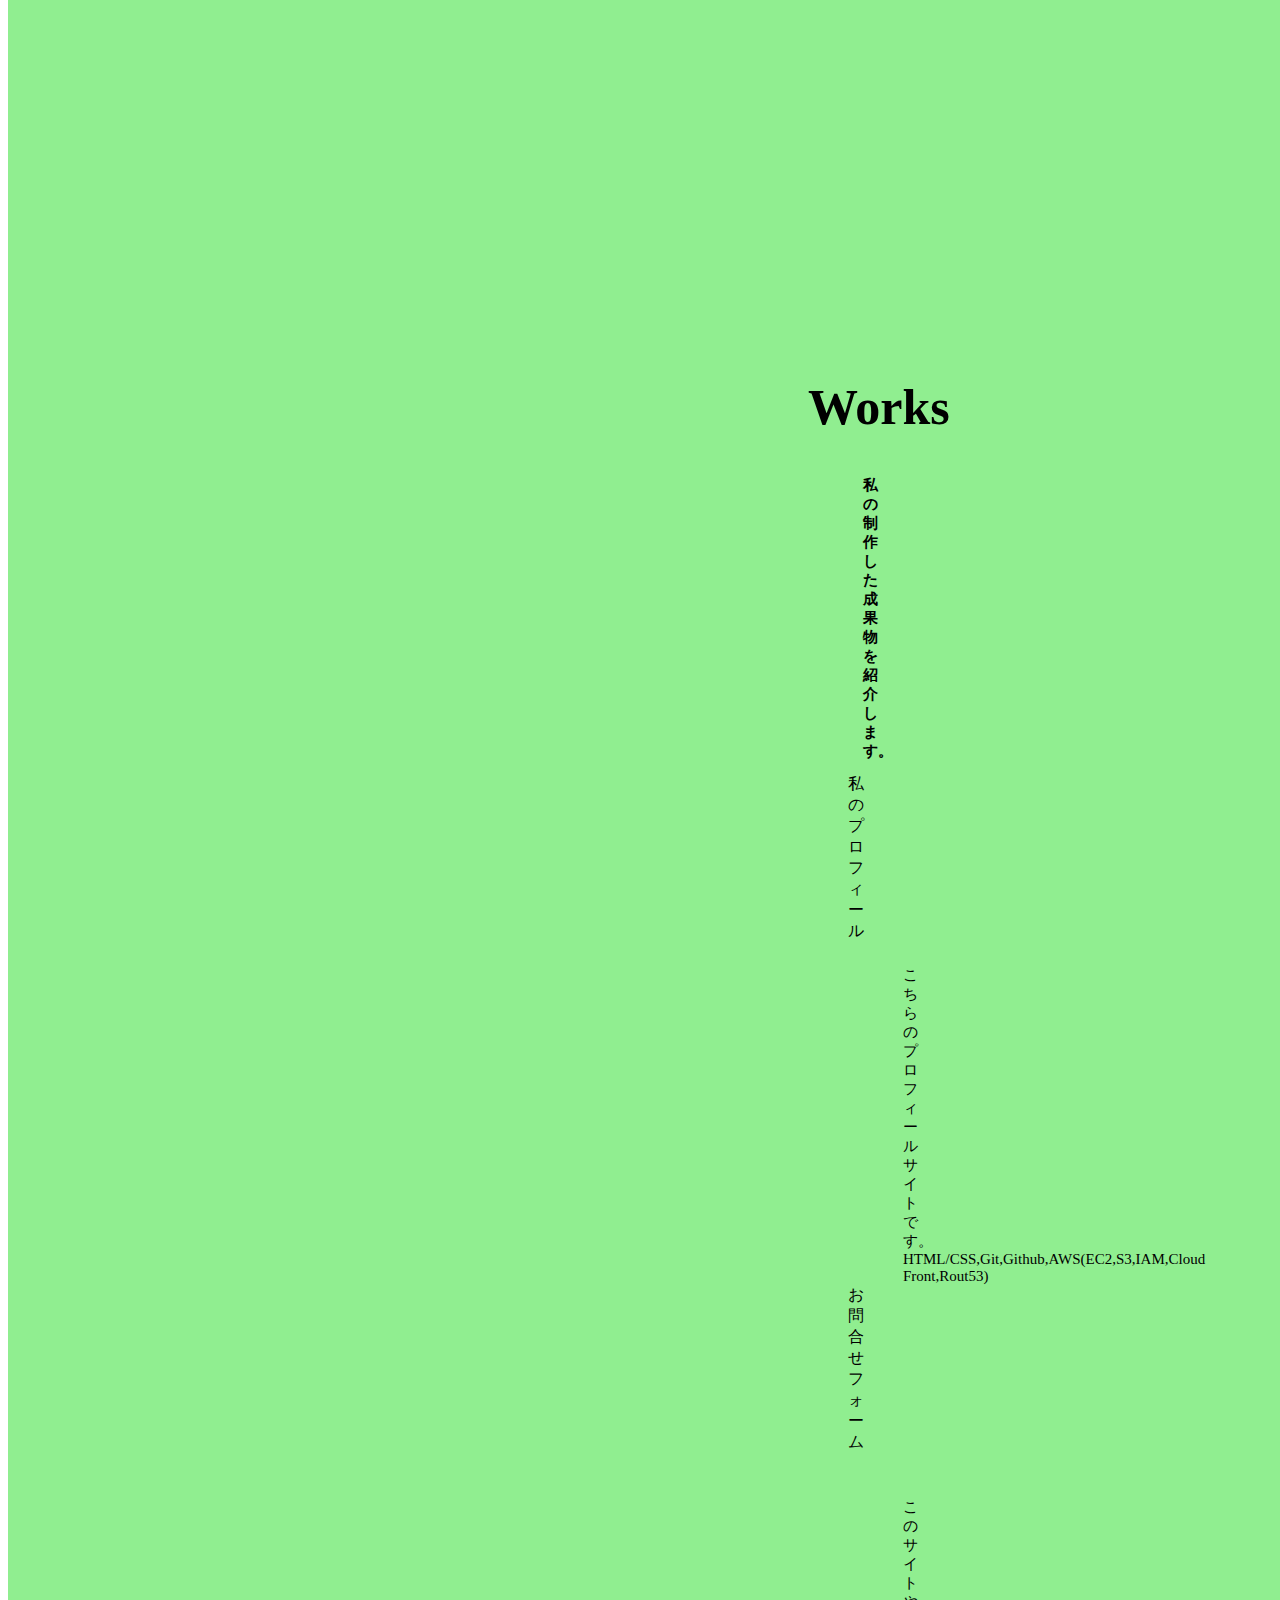
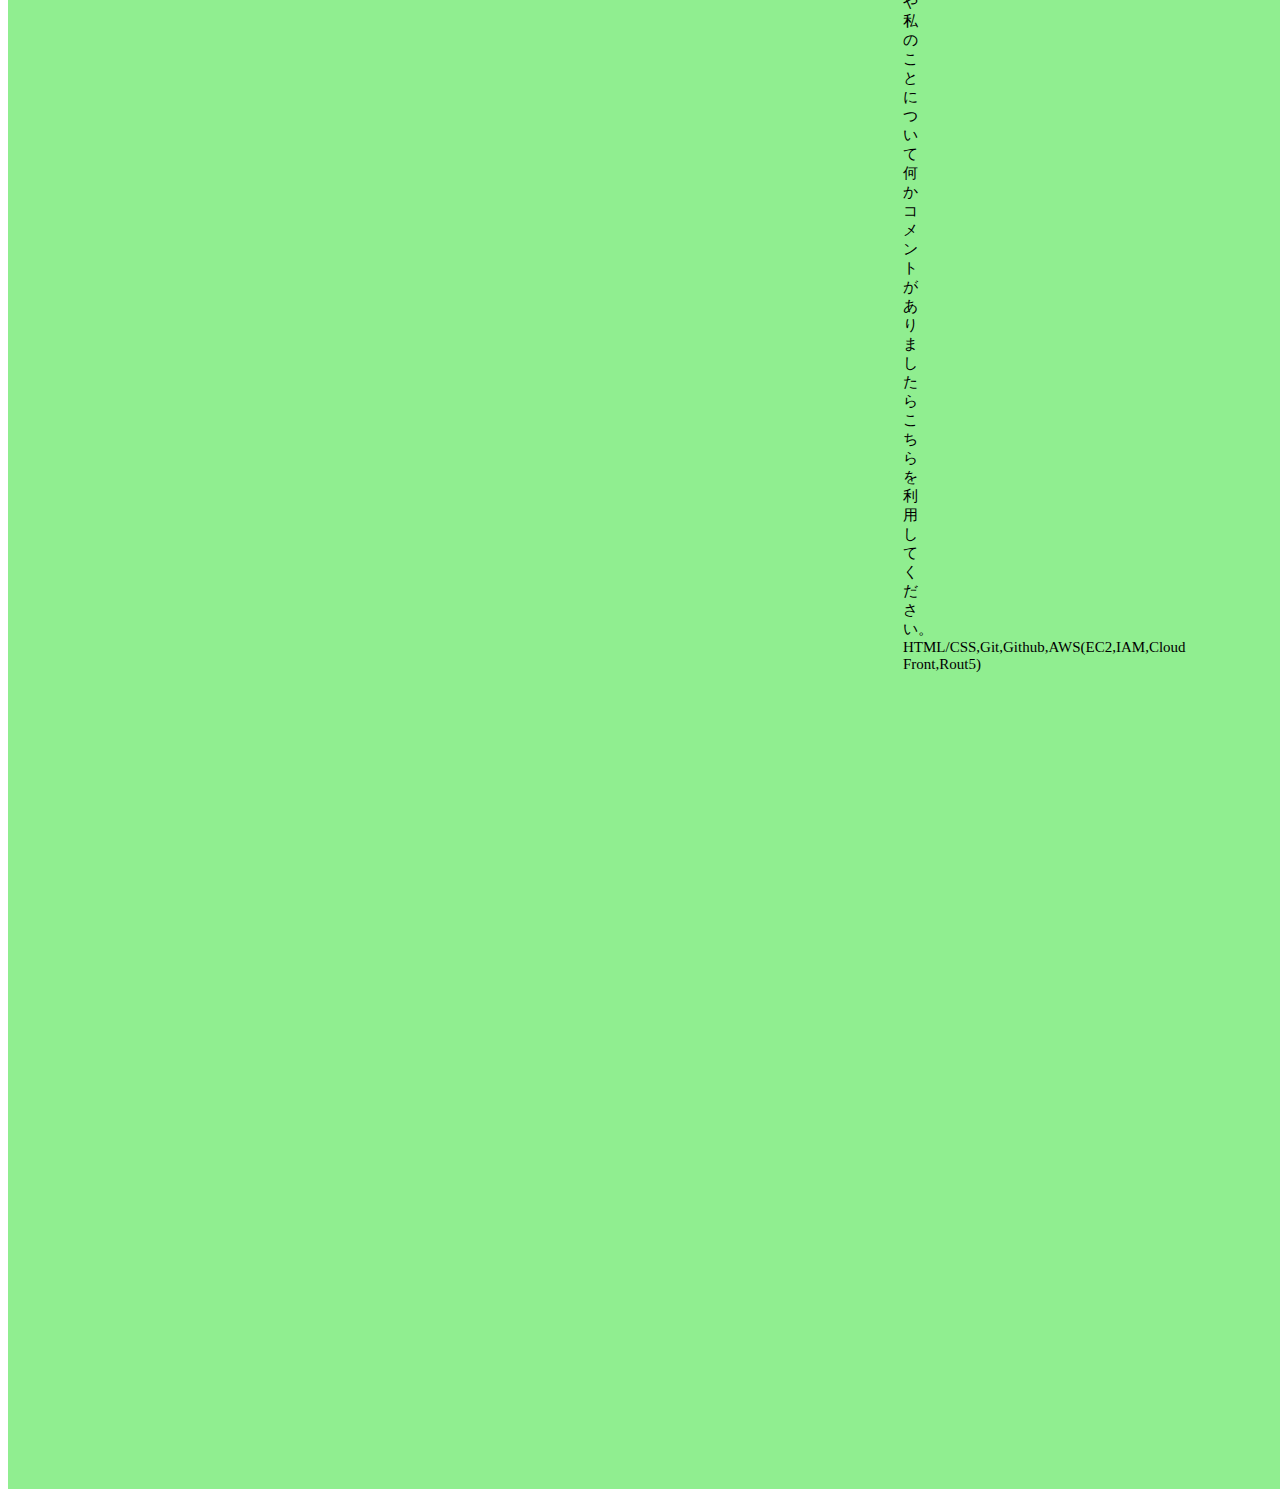
==== commit 90026716: "CSSの変更と問い合わせ画面の画像追加。それに伴うhtmlの変更。" ====
--- a/index.html
+++ b/index.html
@@ -89,7 +89,7 @@
 			      お問合せフォーム
 		　　　</dt>
 		      <dd>
-			<img src="#" alt="Contact">
+			<img class="worksdata" src="img/contact.png" alt="Contact">
 		      </dd>
 		      <dd class="about-chaption">
 			      このサイトや私のことについて何かコメントがありましたらこちらを利用してください。</br>
--- a/css/style.css
+++ b/css/style.css
@@ -15,7 +15,7 @@
 /*セクション*/
 .section{
         text-align: center;
-	padding: 300px 15px;
+	padding: 800px ;
         background-color: #90EE90;
 }
 .section.section-2{
@@ -29,11 +29,13 @@
         display: flex;
         align-self: flex-start;
 }
-@media screen and (min-width: 768px){
+@media screen and (max-width: 768px){
         .image. me{
-           max-width: 100%;
+           width: 600px;
+           height: auto;
            margin-bottom: 20px;
-           display: block;
+           display: flex;
+           align-self: flex-start;
         }
 }
 
@@ -91,10 +93,18 @@
 	font-size: 15px;
         padding-left: 15px;
 }
+@media screen and (max-width: 768px){
+        .about-chaption{
+           font-size: 30px;
+           padding: 15px;
+        }
+}
+
 
 .sns.icon{
-        width: 15px;
+        width: 5%;
         height: auto;
+        font-size: 15px;
 }
 .worksdata{
         width: 70%;
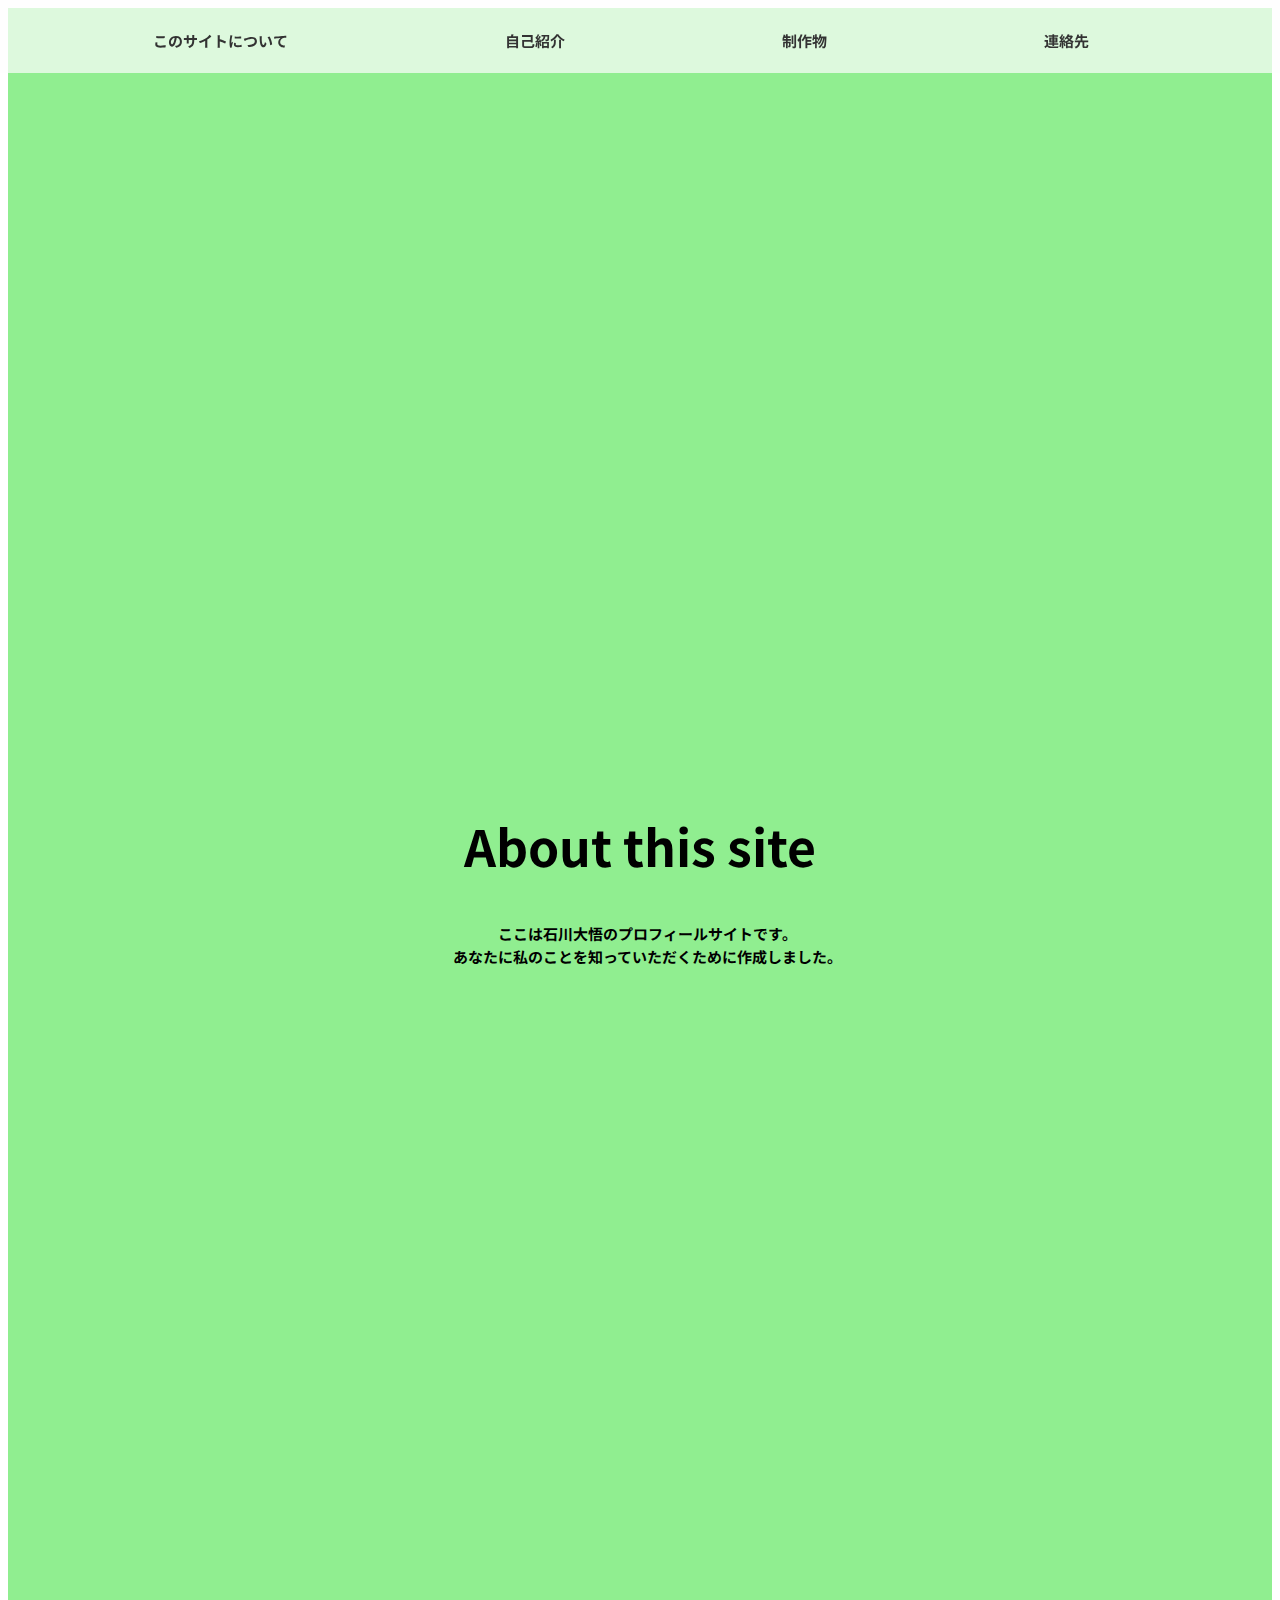
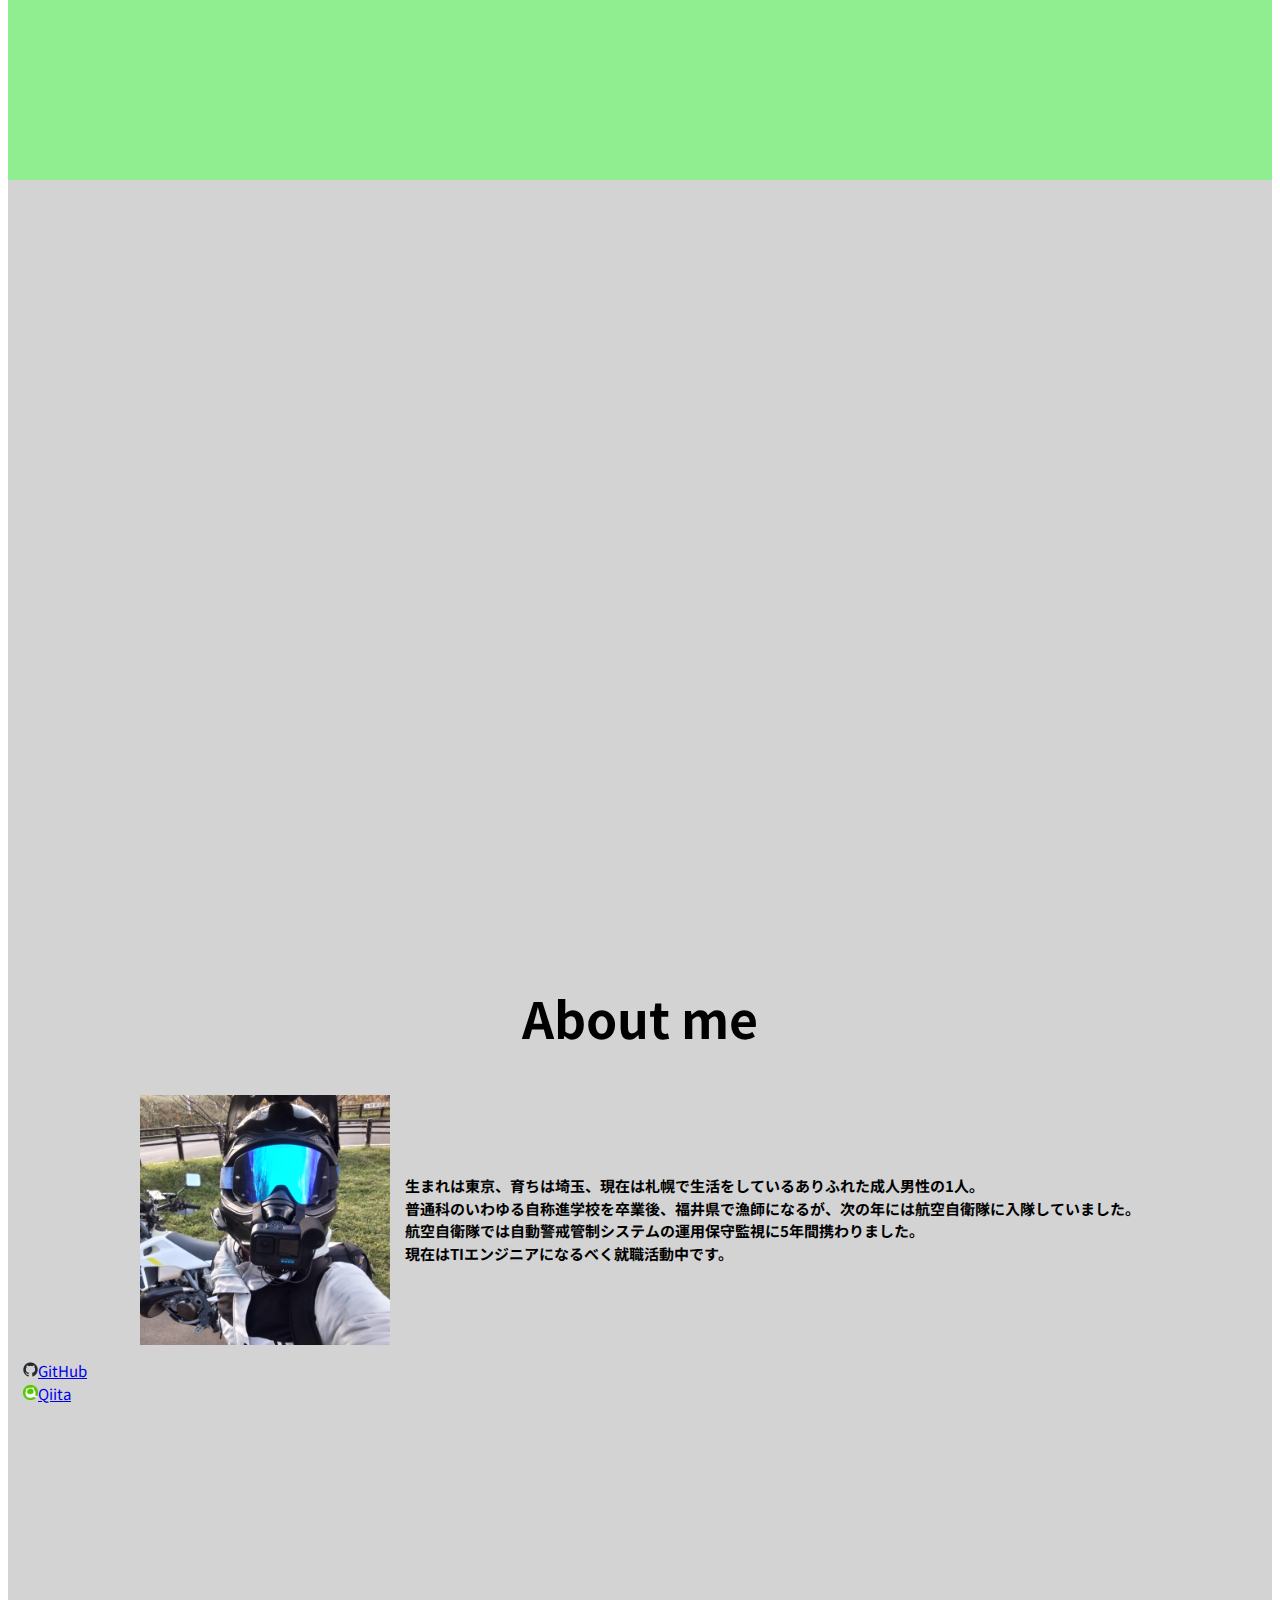
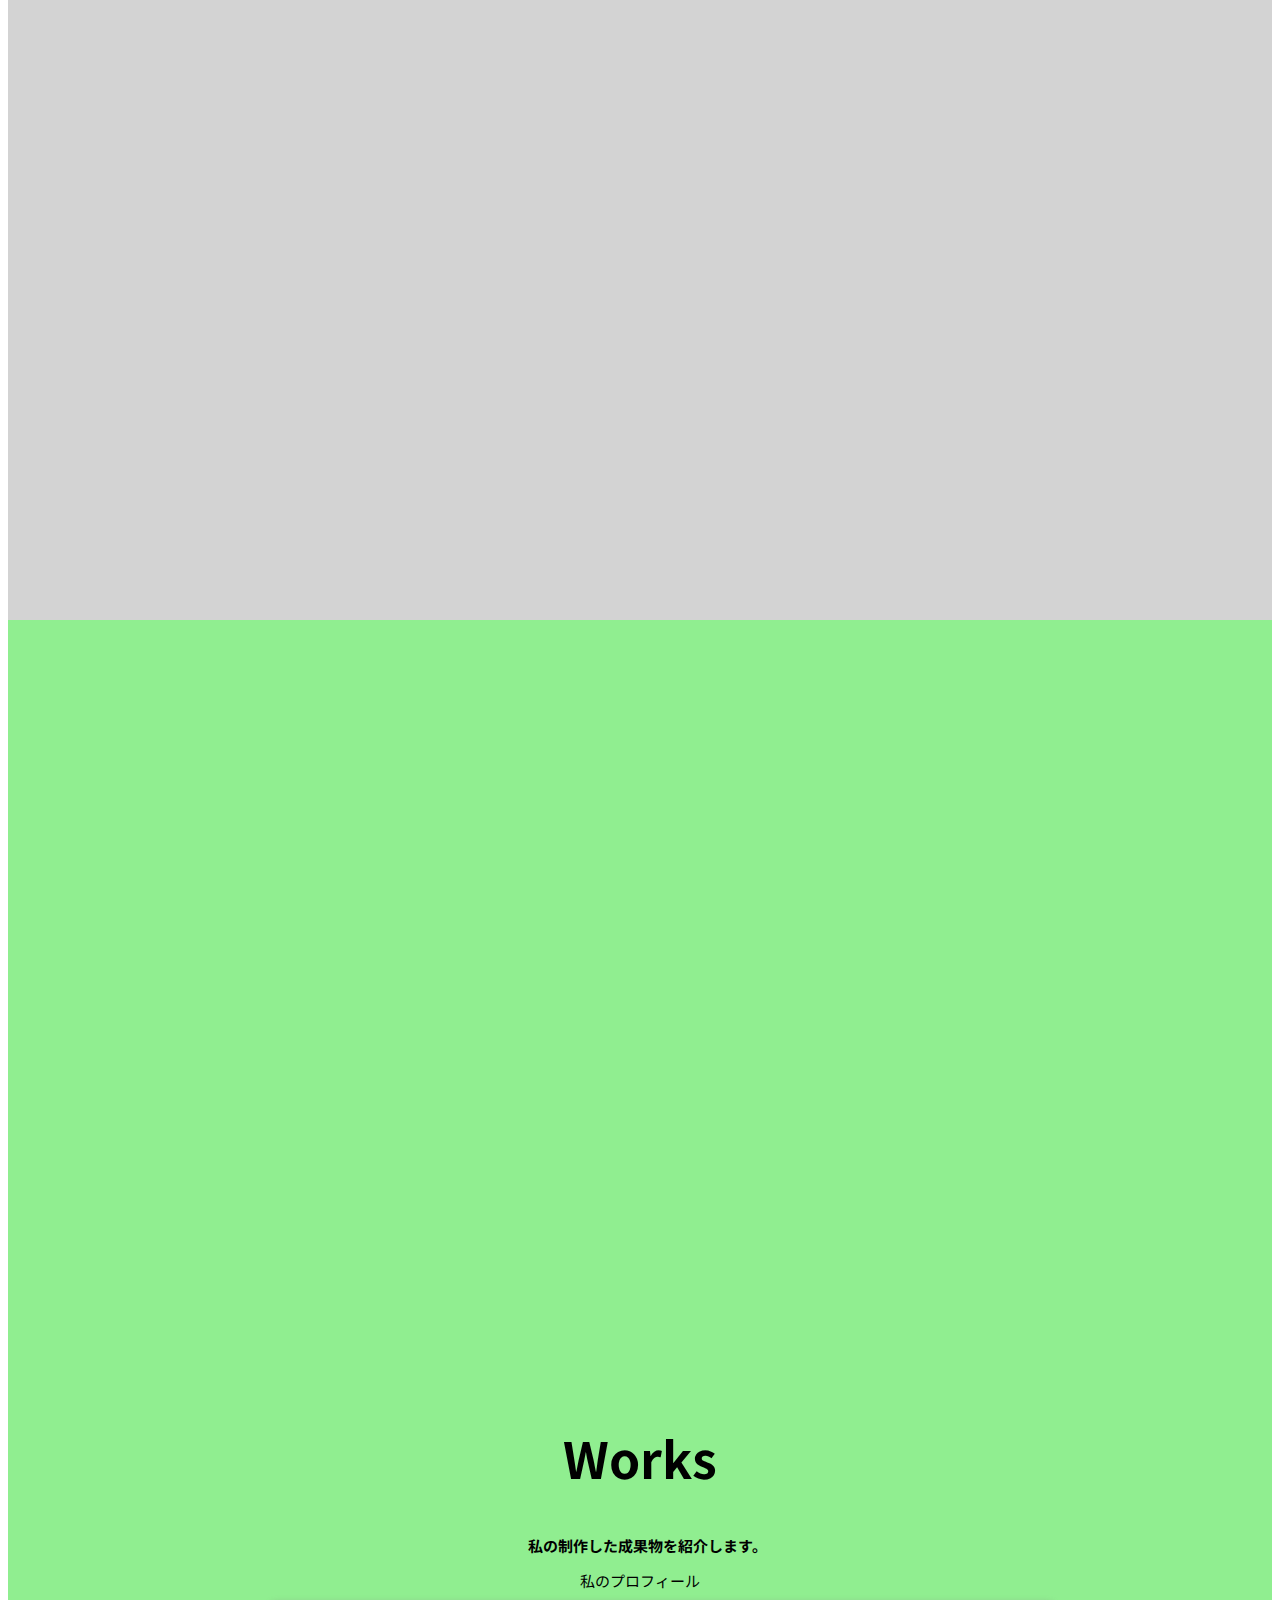
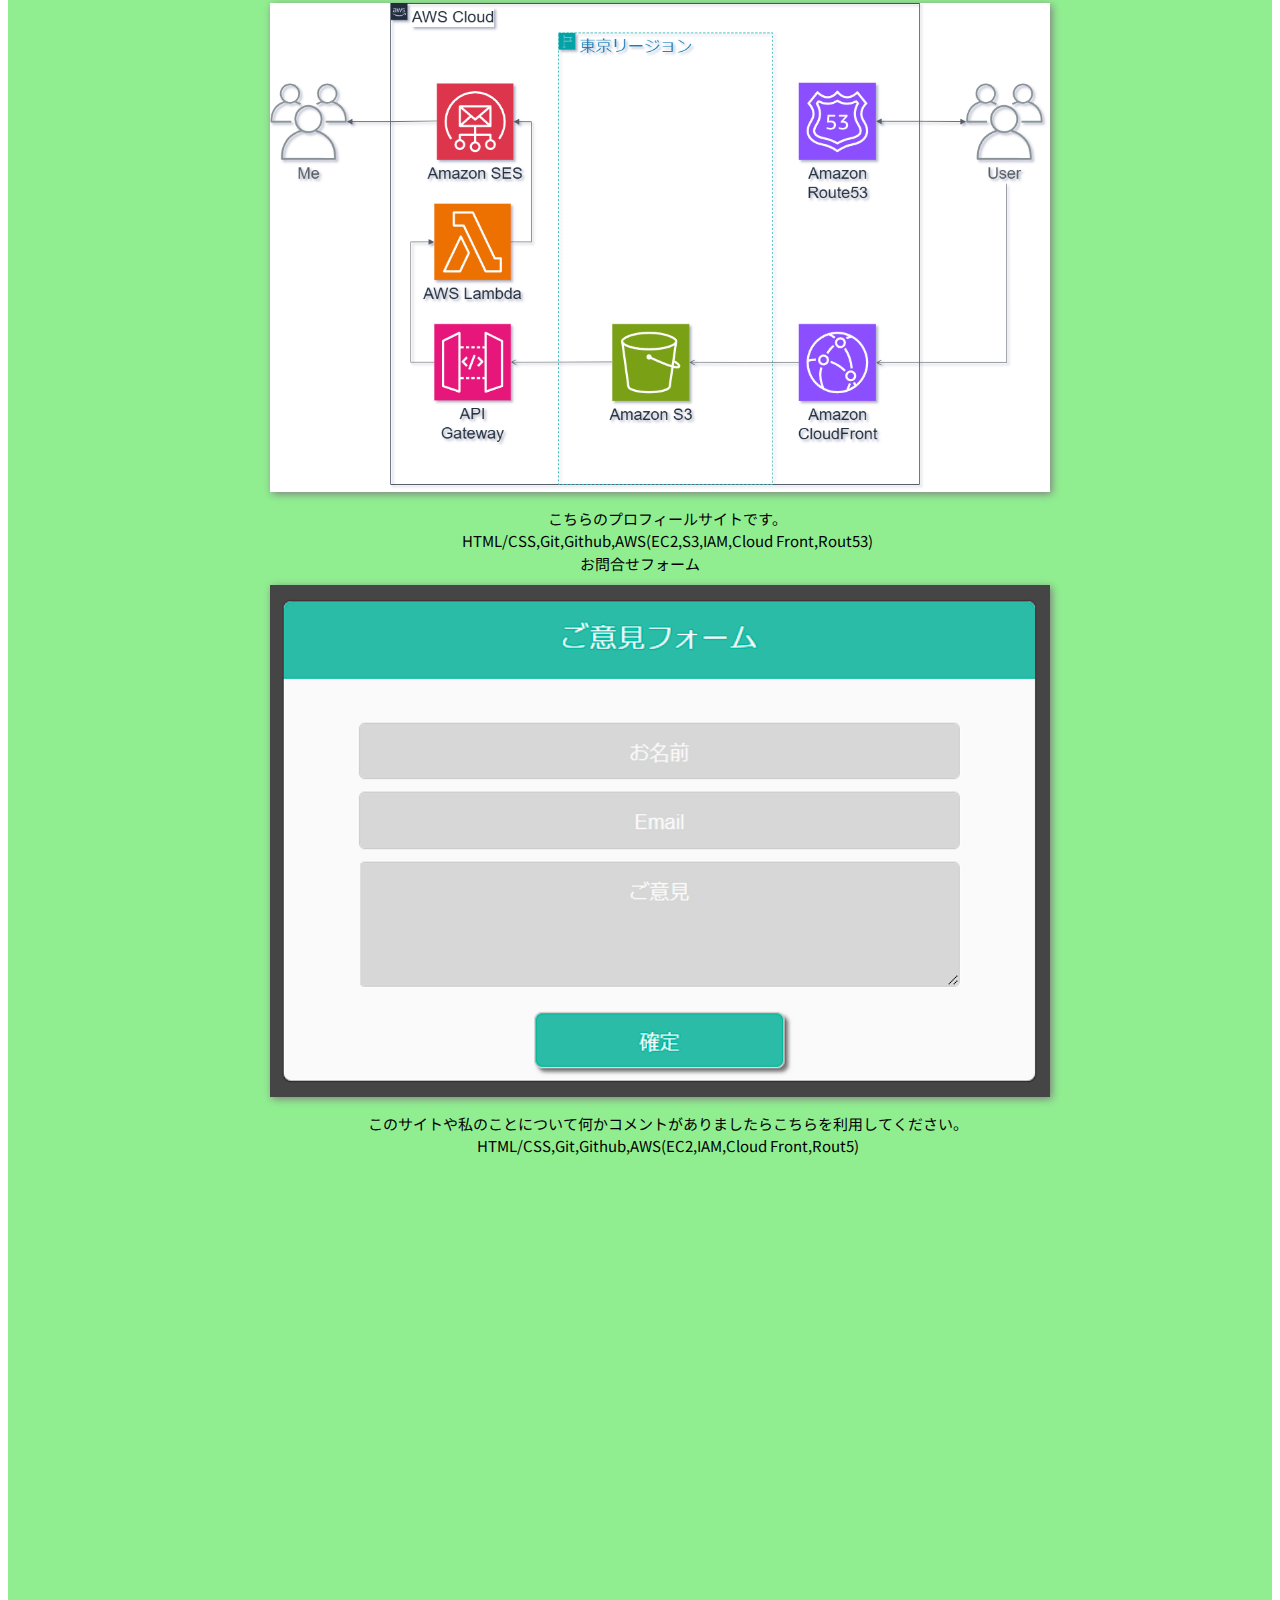
==== commit 0475101e: "プロフィールサイトのアーキテクチャ図を更新しました。" ====
--- a/index.html
+++ b/index.html
@@ -79,7 +79,7 @@
 			      私のプロフィール
 		      </dt>
 		      <dd>
-	                <img class="worksdata" src="img/profilearch.png" alt="My Profile">
+	                <img class="worksdata" src="img/my-profile.png" alt="My Profile">
 		      </dd>
 		      <dd class="about-chaption">
 			      こちらのプロフィールサイトです。</br>
--- a/css/style.css
+++ b/css/style.css
@@ -1,6 +1,4 @@
 @charset "utf-8";
-
-@media screen and
 
 
 /*ベーススタイル*/
@@ -8,14 +6,14 @@
 	font-family: "Noto Sans JP","Helvetica Neue", "Helvetica", "Hiragino Sans", "Hiragino Kaku Gothic ProN", "Arial", "Yu Gothic", "Meiryo", sans-serif;
         font-size: 15px;
 	line-height: 1.5;
-	color: #333
+	color: #000;
         caret-color: transparent;
 }
 
 /*セクション*/
 .section{
         text-align: center;
-	padding: 800px ;
+	padding: 800px 15px;
         background-color: #90EE90;
 }
 .section.section-2{
@@ -24,12 +22,12 @@
 	background-color: #D3D3D3;
 }
 .image.me{
-        width: 150px;
+        width: 250px;
         height: auto;
         display: flex;
         align-self: flex-start;
 }
-@media screen and (max-width: 768px){
+@media screen and (max-width: 480px){
         .image. me{
            width: 600px;
            height: auto;
@@ -86,23 +84,19 @@
 
 /*サイト説明*/
 .about.me{
-        margin: 0;
+        margin: auto;
         display: flex;
+        align-items: center;
+        justify-content: center;
 }
 .about-chaption{
 	font-size: 15px;
         padding-left: 15px;
 }
-@media screen and (max-width: 768px){
-        .about-chaption{
-           font-size: 30px;
-           padding: 15px;
-        }
-}
-
 
 .sns.icon{
-        width: 5%;
+        width: 15px;
+        max-width: 5%;
         height: auto;
         font-size: 15px;
 }
@@ -116,3 +110,9 @@
 .worksdata:hover{
         transform: scale(1.06);
 }
+@media screen and (max-width: 480px){
+        .about.me{
+           margin: auto;
+           display: block;
+        }
+}
